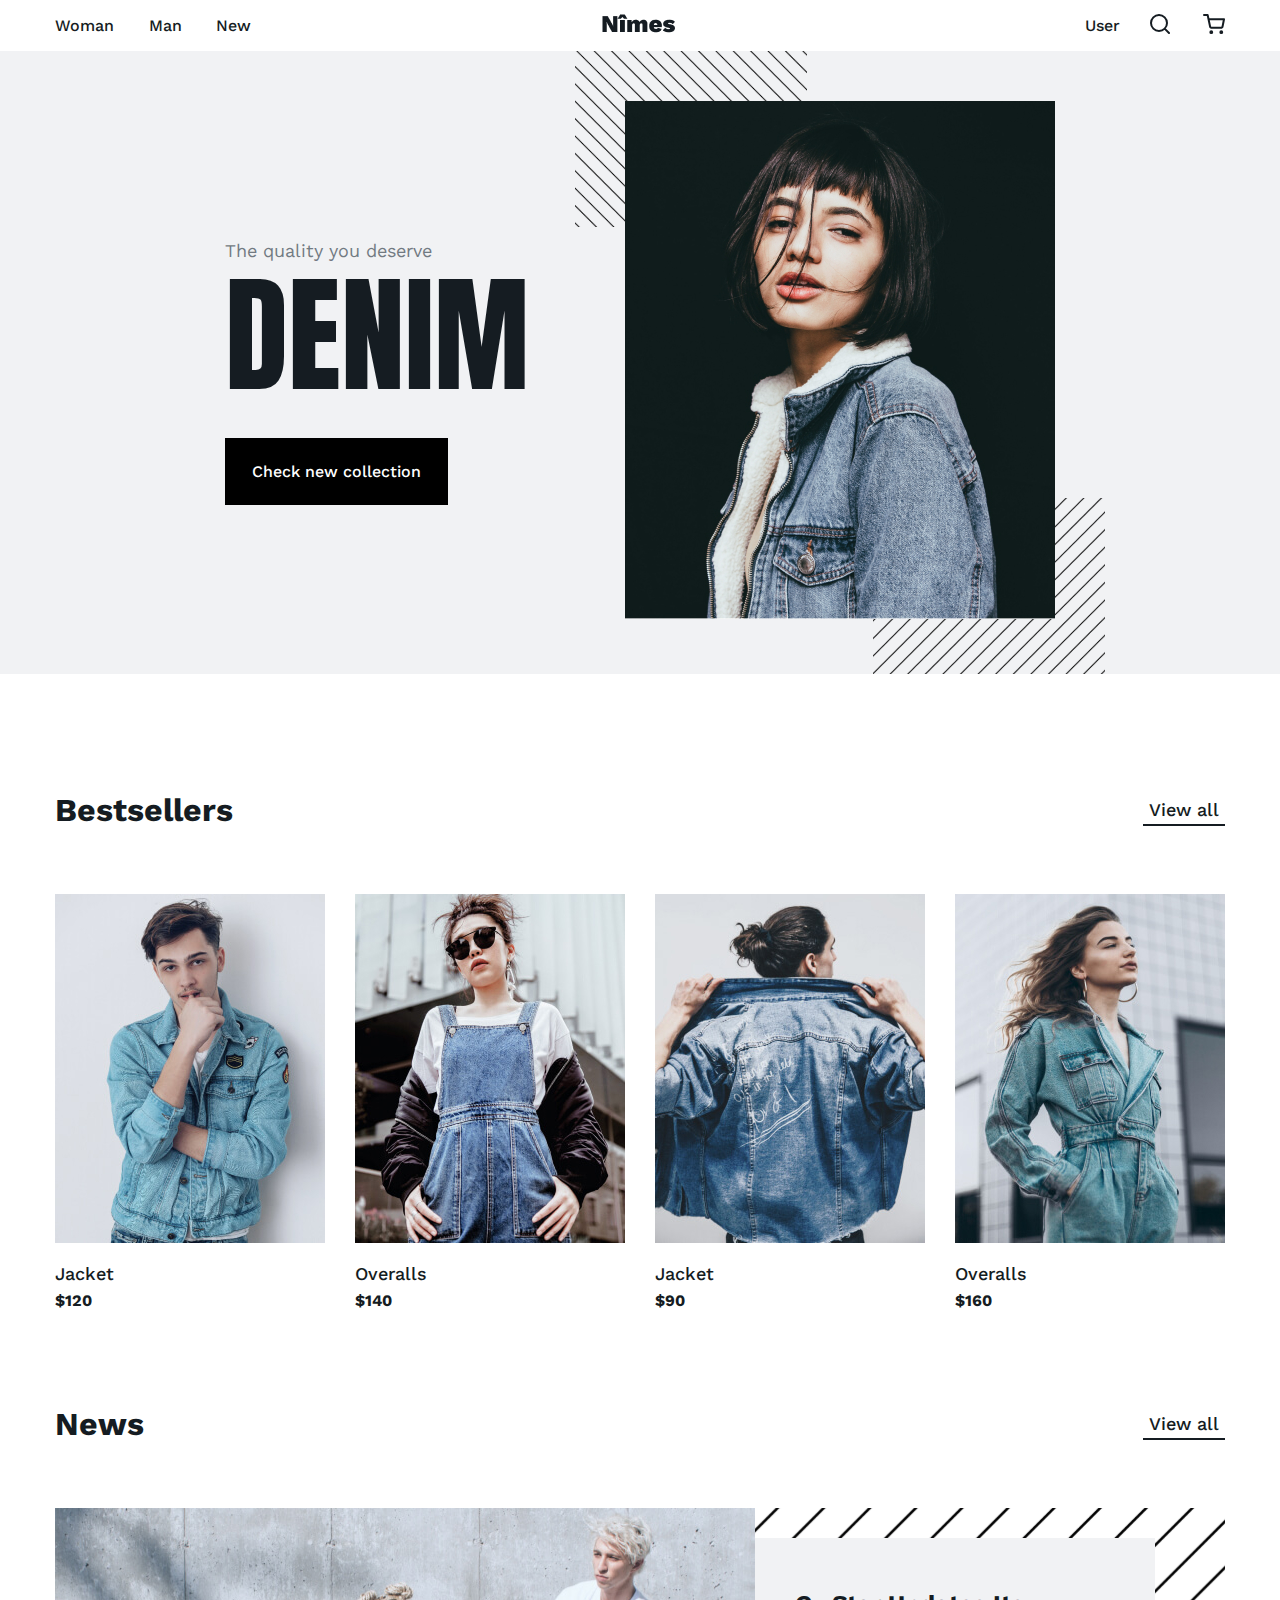
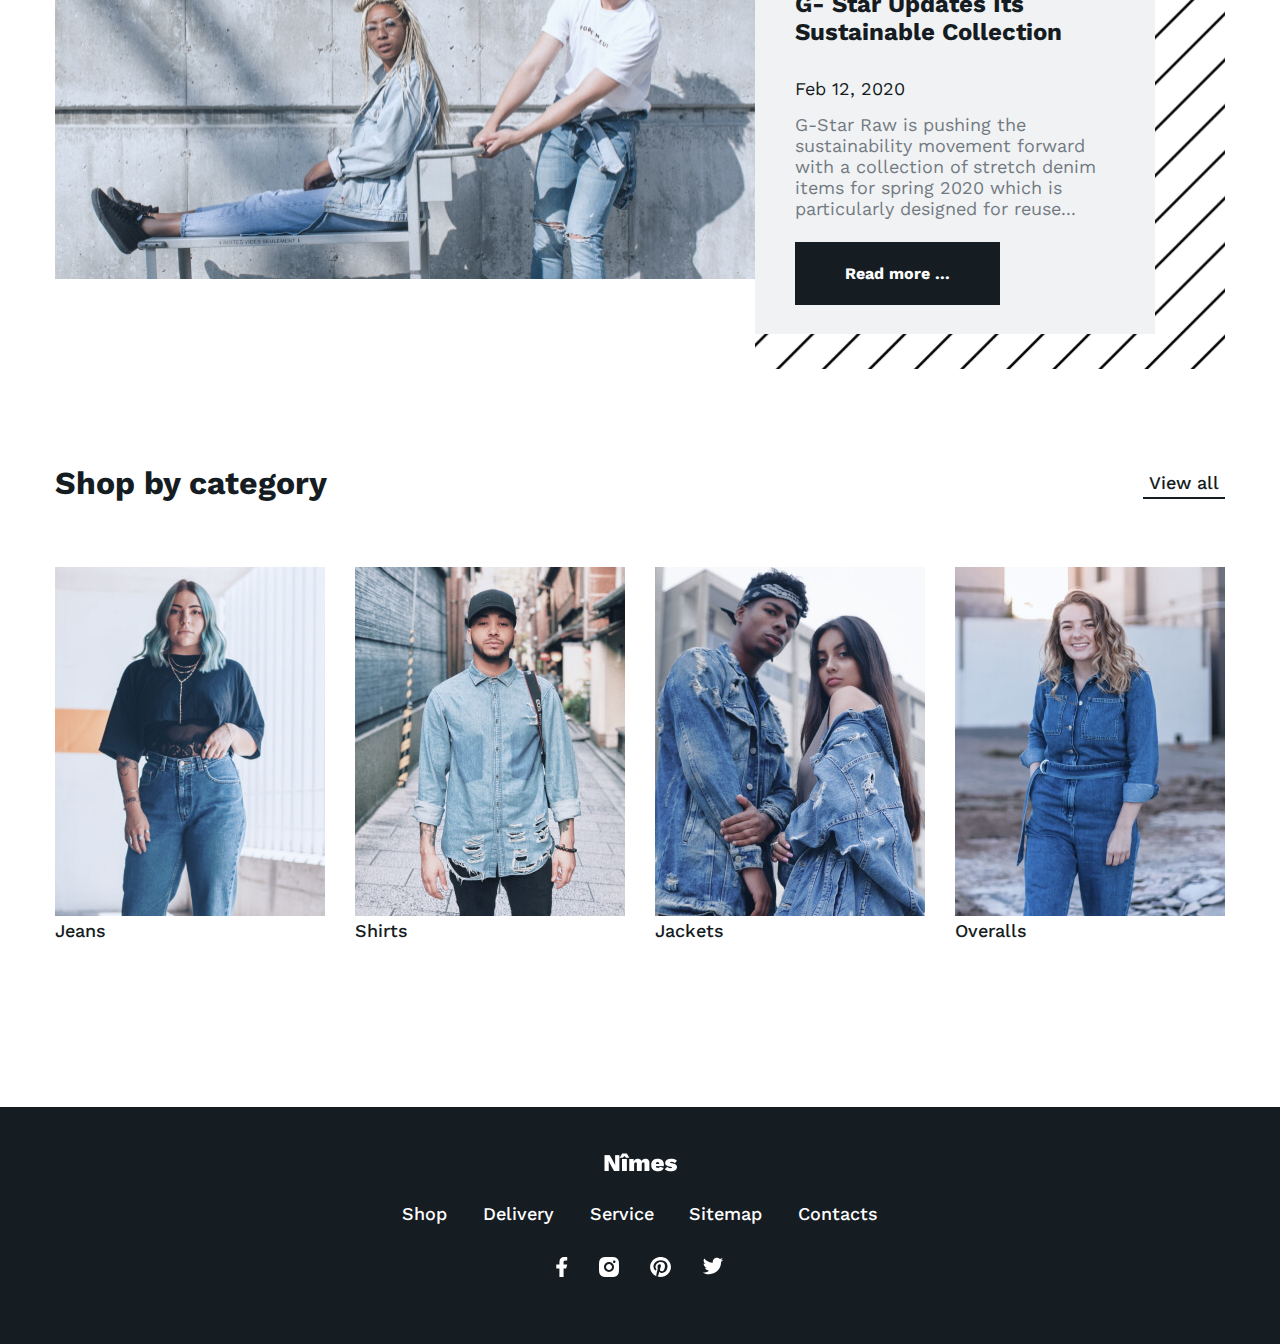
==== index.html @ 449df911 "Add files" ====
<!DOCTYPE html>
<html lang="en">
	<head>
		<meta charset="UTF-8" />
		<meta http-equiv="X-UA-Compatible" content="IE=edge" />
		<meta name="viewport" content="width=device-width, initial-scale=1.0" />
		<title>Интернет-магазин Nimes</title>
		<link rel="stylesheet" href="./css/style.css" />
		<link rel="stylesheet" href="./css/normalize.css" />
		<link rel="preconnect" href="https://fonts.gstatic.com" />
		<link
			href="https://fonts.googleapis.com/css2?family=Anton&family=Work+Sans:wght@100;200;300;400;500;600;700;800;900&display=swap"
			rel="stylesheet"
		/>
		<link rel="shortcut icon" href="./img/favicon.ico" type="image/x-icon" />
	</head>
	<body>
		<header class="header">
			<div class="container header__container">
				<div class="nav">
					<ul class="nav__list">
						<li class="nav__item">
							<a href="#" class="nav__link link">Woman</a>
						</li>
						<li class="nav__item">
							<a href="#" class="nav__link link">Man</a>
						</li>
						<li class="nav__item">
							<a href="#" class="nav__link link">New</a>
						</li>
					</ul>
				</div>
				<div class="logo">
					<a href="./index.html">
						<img src="./img/logo.png" alt="Logo Mines" class="logo__img" />
					</a>
				</div>
				<div class="user-features">
					<a href="./user.html" class="link" id="user">User</a>
					<a href="#"
						><img src="./img/search.svg" alt="Search" class="search"
					/></a>
					<a href="#"><img src="./img/cart.svg" alt="Cart" class="cart" /></a>
				</div>
			</div>
		</header>
		<div class="intro">
			<div class="intro-wrapper container">
				<div class="intro__description">
					<p class="intro__text">The quality you deserve</p>
					<span class="intro__span">Denim</span>
					<a href="#" class="intro__link link">Check new collection</a>
				</div>
				<div class="intro__image">
					<img src="./img/line_down.svg" alt="Lines" class="intro__image-1" />
					<img
						src="./img/intro_1.jpg"
						alt="New collection"
						class="intro__img"
					/>
					<img src="./img/line_up.svg" alt="Lines" class="intro__image-2" />
				</div>
			</div>
		</div>
		<section class="bestsellers">
			<div class="container">
				<div class="section-header bestsellers__header">
					<h2 class="section-title">Bestsellers</h2>
					<a href="#" class="section-link link">View all</a>
				</div>
				<div class="content-wrapper">
					<a href="#" class="link">
						<div class="bestsellers__card">
							<img
								src="./img/bestsellers_1.jpg"
								alt="Jacket"
								class="bestsellers__img"
							/><span class="bestsellers__title">Jacket</span
							><span class="bestsellers__price">$120</span>
						</div>
					</a>
					<a href="#" class="link">
						<div class="bestsellers__card">
							<img
								src="./img/bestsellers_2.jpg"
								alt="Overalls"
								class="bestsellers__img"
							/><span class="bestsellers__title">Overalls</span
							><span class="bestsellers__price">$140</span>
						</div>
					</a>
					<a href="#" class="link">
						<div class="bestsellers__card">
							<img
								src="./img/bestsellers_3.jpg"
								alt="Jacket"
								class="bestsellers__img"
							/><span class="bestsellers__title">Jacket</span
							><span class="bestsellers__price">$90</span>
						</div>
					</a>
					<a href="#" class="link">
						<div class="bestsellers__card">
							<img
								src="./img/bestsellers_4.jpg"
								alt="Overalls"
								class="bestsellers__img"
							/><span class="bestsellers__title">Overalls</span
							><span class="bestsellers__price">$160</span>
						</div>
					</a>
				</div>
			</div>
		</section>
		<section class="news">
			<div class="container">
				<div class="section-header">
					<h2 class="section-title">News</h2>
					<a href="#" class="section-link link">View all</a>
				</div>
				<div class="content-wrapper">
					<img src="./img/news.jpg" alt="News " class="news__bg" />
					<div class="news__content">
						<div class="news__card">
							<h3 class="news__title">
								G- Star Updates Its Sustainable Collection
							</h3>
							<span class="news__date">Feb 12, 2020</span>
							<p class="news__description">
								G-Star Raw is pushing the sustainability movement forward with a
								collection of stretch denim items for spring 2020 which is
								particularly designed for reuse...
							</p>
							<a href="#" class="news__link link">Read more ...</a>
						</div>
					</div>
				</div>
			</div>
		</section>
		<section class="shop">
			<div class="container">
				<div class="section-header">
					<h2 class="section-title">Shop by category</h2>
					<a href="#" class="section-link link">View all</a>
				</div>
				<div class="shop__wrapper">
					<div class="shop__wrapper-b">
						<img
							src="./img/category_jeans.jpg"
							alt="Jeans"
							class="shop__img jeans-bg"
						/>
						<a href="#" class="link">
							<span class="category-title jeans-title">Jeans</span>
						</a>
					</div>
					<div class="shop__wrapper-b">
						<img
							src="./img/category_shirts.jpg"
							alt="Shirts"
							class="shop__img shirts-bg"
						/>
						<a href="#" class="link">
							<span class="category-title shirts-title">Shirts</span>
						</a>
					</div>
					<div class="shop__wrapper-b">
						<img
							src="./img/category_jackets.jpg"
							alt="Jackets"
							class="shop__img jackets-bg"
						/>
						<a href="./catalog.html" class="link">
							<span class="category-title jackets-title">Jackets</span>
						</a>
					</div>
					<div class="shop__wrapper-b">
						<img
							src="./img/category_overalls.jpg"
							alt="Overalls"
							class="shop__img overalls-bg"
						/>
						<a href="#" class="link">
							<span class="category-title overalls-title">Overalls</span>
						</a>
					</div>
				</div>
			</div>
		</section>
		<footer class="footer">
			<div class="container footer__container">
				<a href="./index.html" class="logo-link link"
					><img src="./img/logo_white.png" alt="Start page Nimes"
				/></a>
				<ul class="nav footer__list">
					<li class="nav__item footer__item">
						<a href="#" class="footer__link link">Shop</a>
					</li>
					<li class="nav__item footer__item">
						<a href="#" class="footer__link link">Delivery</a>
					</li>
					<li class="nav__item footer__item">
						<a href="#" class="footer__link link">Service</a>
					</li>
					<li class="nav__item footer__item">
						<a href="#" class="footer__link link">Sitemap</a>
					</li>
					<li class="nav__item footer__item">
						<a href="./contacts.html" class="footer__link link" target="_blank"
							>Contacts</a
						>
					</li>
				</ul>
				<ul class="nav social">
					<li class="nav__item social__item">
						<a
							href="https://ru-ru.facebook.com"
							class="social__link"
							target="_blank"
							><img src="./img/fb.svg" alt="Facebook" class="social__logo"
						/></a>
					</li>
					<li class="nav__item social__item">
						<a
							href="https://www.instagram.com/"
							class="social__link"
							target="_blank"
							><img src="./img/inst.svg" alt="Instagram" class="social__logo"
						/></a>
					</li>
					<li class="nav__item social__item">
						<a
							href="https://www.pinterest.com/"
							class="social__link"
							target="_blank"
							><img src="./img/pint.svg" alt="Pinteres" class="social__logo"
						/></a>
					</li>
					<li class="nav__item social__item">
						<a
							href="https://twitter.com/?lang=en"
							class="social__link"
							target="_blank"
							><img src="./img/twitter.svg" alt="Twitter" class="social__logo"
						/></a>
					</li>
				</ul>
			</div>
		</footer>
	</body>
</html>
---- css/style.css ----
* {
  -webkit-box-sizing: border-box;
          box-sizing: border-box;
}

body {
  font-family: "Work Sans", sans-serif;
  color: #151c22;
}

.container {
  width: 1170px;
  margin: 0 auto;
}

.content-wrapper {
  display: -webkit-box;
  display: -ms-flexbox;
  display: flex;
  -webkit-box-pack: justify;
      -ms-flex-pack: justify;
          justify-content: space-between;
  padding-top: 65px;
}

.nav__item {
  list-style: none;
}

.link {
  font-weight: 500;
  font-size: 16px;
  line-height: 19px;
  color: inherit;
  text-decoration: none;
  font-weight: 500;
}

.link:hover {
  color: red;
  cursor: pointer;
}

.section-header {
  display: -webkit-box;
  display: -ms-flexbox;
  display: flex;
  -webkit-box-pack: justify;
      -ms-flex-pack: justify;
          justify-content: space-between;
  -webkit-box-align: center;
      -ms-flex-align: center;
          align-items: center;
  margin-top: 95px;
}

.section-title {
  font-weight: bold;
  font-size: 32px;
  line-height: 38px;
  margin: 0;
}

.section-link {
  font-weight: 500;
  font-size: 18px;
  line-height: 21px;
  border-bottom: 2px solid #151c22;
  padding: 6px 6px 4px;
}

section {
  margin: 0 auto;
}

h2 {
  margin: 0;
}

select,
#profile__name,
#profile__surname,
#profile__birthday,
#profile__gender,
#profile__city,
#profile__mail,
#profile__phone,
#contact__input-1,
#contact__input-2,
#contact__input-3 {
  height: 50px;
  min-width: 390px;
  border: 2px solid Black;
  padding-left: 20px;
  background-color: #f1f2f4;
}

option,
select {
  color: #727A82;
}

legend {
  font-size: 32px;
  font-weight: bold;
  margin: 0 0 -11px 20px;
}

label {
  font-size: 18px;
  font-weight: 500;
}

#send {
  margin-top: 53px;
  -ms-flex-item-align: center;
      -ms-grid-row-align: center;
      align-self: center;
}

.header__container {
  display: -webkit-box;
  display: -ms-flexbox;
  display: flex;
  -webkit-box-pack: justify;
      -ms-flex-pack: justify;
          justify-content: space-between;
  -webkit-box-align: center;
      -ms-flex-align: center;
          align-items: center;
}

.nav__list {
  display: -webkit-box;
  display: -ms-flexbox;
  display: flex;
  -webkit-box-pack: justify;
      -ms-flex-pack: justify;
          justify-content: space-between;
  padding: 0;
  width: 196px;
}

.user-features {
  display: -webkit-box;
  display: -ms-flexbox;
  display: flex;
  -webkit-box-pack: justify;
      -ms-flex-pack: justify;
          justify-content: space-between;
  -webkit-box-align: center;
      -ms-flex-align: center;
          align-items: center;
  margin-left: 125px;
}

#user {
  margin-right: 30px;
  font-weight: 500;
  font-size: 16px;
  line-height: 19px;
  color: inherit;
  text-decoration: none;
  font-weight: 500;
}

#user:hover {
  color: red;
}

.search {
  margin-right: 33px;
}

#header__contact {
  padding-bottom: 65px;
}

.logo {
  margin-left: 66px;
}

.intro {
  background-color: #f1f2f4;
  padding: 50px 0;
}

.intro-wrapper {
  padding: 0 170px;
  display: -webkit-box;
  display: -ms-flexbox;
  display: flex;
  -webkit-box-pack: justify;
      -ms-flex-pack: justify;
          justify-content: space-between;
  -webkit-box-align: center;
      -ms-flex-align: center;
          align-items: center;
}

.intro__description {
  display: -webkit-box;
  display: -ms-flexbox;
  display: flex;
  -webkit-box-orient: vertical;
  -webkit-box-direction: normal;
      -ms-flex-direction: column;
          flex-direction: column;
  -webkit-box-pack: center;
      -ms-flex-pack: center;
          justify-content: center;
  -webkit-box-align: start;
      -ms-flex-align: start;
          align-items: flex-start;
}

.intro__span {
  font-family: "Anton", sans-serif;
  text-transform: uppercase;
  font-weight: normal;
  font-size: 128px;
  margin-bottom: 30px;
  color: inherit;
}

.intro__text {
  margin: 0;
  margin-top: 20px;
  font-weight: normal;
  font-size: 18px;
  line-height: 21px;
  color: #727a82;
}

.intro__image {
  position: relative;
  z-index: 10;
}

.intro__image-1 {
  position: absolute;
  top: -50px;
  left: -50px;
  z-index: -1;
}

.intro__image-2 {
  position: absolute;
  bottom: -50px;
  right: -50px;
  z-index: -1;
}

.intro__link {
  padding: 24px 27px;
  background-color: black;
  color: white;
}

.intro__entry {
  width: 315px;
  margin-left: -50px;
  padding-left: 7px;
}

.intro__entry__part {
  margin-top: 28px;
}

.intro__entry__part-1, .intro__entry__part-2, .intro__entry__part-3 {
  text-decoration: none;
  color: #727981;
  font-size: 17.5px;
}

.intro__entry__catalog {
  display: -webkit-box;
  display: -ms-flexbox;
  display: flex;
  -webkit-box-orient: horizontal;
  -webkit-box-direction: normal;
      -ms-flex-direction: row;
          flex-direction: row;
  -webkit-box-pack: center;
      -ms-flex-pack: center;
          justify-content: center;
  -webkit-box-align: center;
      -ms-flex-align: center;
          align-items: center;
}

.intro__categories__logo {
  -webkit-box-sizing: border-box;
          box-sizing: border-box;
  display: -webkit-box;
  display: -ms-flexbox;
  display: flex;
  -webkit-box-orient: horizontal;
  -webkit-box-direction: normal;
      -ms-flex-direction: row;
          flex-direction: row;
  -webkit-box-align: center;
      -ms-flex-align: center;
          align-items: center;
  z-index: 10;
  margin-left: 55px;
}

.intro__categories__logo-1 {
  -ms-flex-item-align: end;
      align-self: flex-end;
  margin-right: -200px;
  z-index: -1;
}

.intro__categories__logo-3 {
  -ms-flex-item-align: start;
      align-self: flex-start;
  margin-left: -200px;
  z-index: -1;
}

.intro__catalog {
  background-color: #f1f2f4;
}

.intro__catalog-h3 {
  font-weight: bold;
  font-size: 30px;
}

#catalog {
  padding: 0;
}

.bestsellers {
  padding-top: 7px;
}

.bestsellers__header {
  margin-top: 110px;
}

.bestsellers__card {
  width: 270px;
  display: -webkit-box;
  display: -ms-flexbox;
  display: flex;
  -ms-flex-wrap: wrap;
      flex-wrap: wrap;
  -webkit-box-orient: vertical;
  -webkit-box-direction: normal;
      -ms-flex-direction: column;
          flex-direction: column;
}

.bestsellers__img {
  margin-bottom: 20px;
  width: 100%;
}

.bestsellers__title {
  font-weight: 500;
  font-size: 18px;
  line-height: 21px;
  margin-bottom: 7px;
}

.bestsellers__price {
  font-weight: bold;
  font-size: 16px;
  line-height: 19px;
}

.catalog {
  display: -webkit-box;
  display: -ms-flexbox;
  display: flex;
  -webkit-box-orient: vertical;
  -webkit-box-direction: normal;
      -ms-flex-direction: column;
          flex-direction: column;
  -webkit-box-pack: center;
      -ms-flex-pack: center;
          justify-content: center;
  -webkit-box-align: center;
      -ms-flex-align: center;
          align-items: center;
}

.catalog__filter {
  height: 130px;
  width: 1170px;
  display: -webkit-box;
  display: -ms-flexbox;
  display: flex;
  -webkit-box-orient: horizontal;
  -webkit-box-direction: normal;
      -ms-flex-direction: row;
          flex-direction: row;
  -webkit-box-pack: end;
      -ms-flex-pack: end;
          justify-content: flex-end;
  -webkit-box-align: center;
      -ms-flex-align: center;
          align-items: center;
}

.catalog__filter-by {
  height: 50px;
  width: 245px;
  border: 2px solid black;
  font-size: large;
  font-weight: 500;
  text-align: start;
  padding-top: 14px;
  padding-left: 16px;
}

.catalog__grid {
  max-width: 1400px;
  margin: auto;
  display: -ms-grid;
  display: grid;
  -ms-grid-columns: (1fr)[4];
      grid-template-columns: repeat(4, 1fr);
  grid-gap: 64px;
}

.catalog__grid__item {
  display: -webkit-box;
  display: -ms-flexbox;
  display: flex;
  -webkit-box-orient: vertical;
  -webkit-box-direction: normal;
      -ms-flex-direction: column;
          flex-direction: column;
  max-width: 245px;
}

.catalog__grid__item-name {
  font-size: 18px;
  margin-top: 22px;
}

.catalog__grid__item-price {
  margin-top: 10px;
  font-weight: bold;
}

.catalog__load {
  height: 330px;
  display: -webkit-box;
  display: -ms-flexbox;
  display: flex;
  -webkit-box-orient: vertical;
  -webkit-box-direction: normal;
      -ms-flex-direction: column;
          flex-direction: column;
  -webkit-box-pack: start;
      -ms-flex-pack: start;
          justify-content: flex-start;
  -webkit-box-align: center;
      -ms-flex-align: center;
          align-items: center;
}

.catalog__load-1 {
  margin-top: 70px;
}

.catalog__link {
  text-decoration: none;
  color: black;
}

#catalog {
  margin: 0 auto;
}

#header__catalog {
  padding-bottom: 5px;
}

.user {
  width: 1370px;
  margin: 0 auto;
  display: -ms-grid;
  display: grid;
  -ms-grid-columns: (1fr)[2];
      grid-template-columns: repeat(2, 1fr);
  grid-column-gap: 27px;
  grid-row-gap: 90px;
  padding-top: 62px;
  padding-bottom: 118px;
}

.user__grid-1 {
  -ms-grid-row: 1;
      grid-row-start: 1;
  grid-row-end: 2;
  -ms-grid-column: 1;
      grid-column-start: 1;
  grid-column-end: 2;
  display: -webkit-box;
  display: -ms-flexbox;
  display: flex;
  -webkit-box-pack: center;
      -ms-flex-pack: center;
          justify-content: center;
  padding-left: 61px;
}

.user__grid-2 {
  -ms-grid-row: 1;
      grid-row-start: 1;
  grid-row-end: 4;
  -ms-grid-column: 2;
      grid-column-start: 2;
  grid-column-end: 3;
  min-width: 670px;
}

.user__grid-2-profile {
  display: -webkit-box;
  display: -ms-flexbox;
  display: flex;
  -webkit-box-orient: vertical;
  -webkit-box-direction: normal;
      -ms-flex-direction: column;
          flex-direction: column;
  -webkit-box-align: start;
      -ms-flex-align: start;
          align-items: flex-start;
  width: 100%;
  height: 100%;
  background-color: #f1f2f4;
  font-size: 18px;
  font-weight: 500;
  -webkit-box-sizing: border-box;
          box-sizing: border-box;
  padding: 63px 100px 68px 69px;
}

.user__grid-3 {
  -ms-grid-row: 2;
      grid-row-start: 2;
  grid-row-end: 4;
  -ms-grid-column: 1;
      grid-column-start: 1;
  grid-column-end: 2;
  display: -webkit-box;
  display: -ms-flexbox;
  display: flex;
  -webkit-box-pack: start;
      -ms-flex-pack: start;
          justify-content: flex-start;
}

.user__page__history {
  background-color: #f1f2f4;
  width: 84%;
  min-height: 600px;
  padding-top: 28px;
  padding-left: 34px;
  margin-right: -35px;
}

.user__page__data {
  color: #737a82;
  font-weight: 400;
  font-size: 18px;
}

.user__page__name {
  font-weight: 600;
  font-size: 18px;
}

.user__page__count {
  padding-left: 23px;
  font-size: 18px;
}

.user__page__price {
  font-weight: bold;
  font-size: 16.5px;
  padding-left: 5px;
}

.user__p {
  font-size: 18px;
  font-weight: 500;
  margin-left: 36px;
}

.user__gender {
  display: -webkit-box;
  display: -ms-flexbox;
  display: flex;
  -webkit-box-orient: horizontal;
  -webkit-box-direction: normal;
      -ms-flex-direction: row;
          flex-direction: row;
  -webkit-box-align: center;
      -ms-flex-align: center;
          align-items: center;
  margin: 16px 0 37px 0;
}

#user__male, #user__female {
  margin: 0 10px 0 47px;
}

table {
  text-align: left;
  margin-top: -22px;
  border-spacing: 33px 31px;
}

.button {
  -ms-flex-item-align: end;
      align-self: flex-end;
  margin-top: 49px;
  height: 65px;
  width: 200px;
  -webkit-box-align: center;
      -ms-flex-align: center;
          align-items: center;
  background-color: black;
  text-align: center;
  font-weight: bold;
  color: white;
  padding-top: 6px;
  text-decoration: none;
}

.yourself {
  margin-top: 69px;
}

#your__profile {
  font-size: 33px;
  margin-bottom: 53px;
}

.form,
.user__city,
.user__country {
  margin-top: 19px;
  min-width: 500px;
  display: -webkit-box;
  display: -ms-flexbox;
  display: flex;
  -webkit-box-pack: justify;
      -ms-flex-pack: justify;
          justify-content: space-between;
  -webkit-box-align: center;
      -ms-flex-align: center;
          align-items: center;
}

.form:first-child {
  margin: 0;
}

#profile__self {
  min-width: 500px;
  min-height: 200px;
  margin-top: 11px;
  background-color: #f1f2f4;
}

.contact {
  padding-bottom: 120px;
}

.contact__block {
  background-color: #f1f2f4;
  padding-bottom: 85px;
}

.contact__section {
  display: -webkit-box;
  display: -ms-flexbox;
  display: flex;
  -webkit-box-pack: center;
      -ms-flex-pack: center;
          justify-content: center;
  -webkit-box-align: center;
      -ms-flex-align: center;
          align-items: center;
  min-width: 1140px;
  margin: 0 auto;
  padding: 57px 32px 0 0;
}

.contact__input {
  margin: 28px 22px 0 20px;
}

fieldset {
  display: -webkit-box;
  display: -ms-flexbox;
  display: flex;
  -webkit-box-orient: vertical;
  -webkit-box-direction: normal;
      -ms-flex-direction: column;
          flex-direction: column;
  -webkit-box-pack: center;
      -ms-flex-pack: center;
          justify-content: center;
  -webkit-box-align: center;
      -ms-flex-align: center;
          align-items: center;
  width: 568px;
  min-height: 776px;
  border: 2px solid black;
  padding-top: 30px;
}

#message {
  margin-left: 20px;
}

#send {
  -ms-grid-column-align: center;
      justify-self: center;
}

.news__content {
  background: url(../img/line_up.svg) no-repeat center;
  background-size: cover;
}

.news__card {
  margin: 30px 70px 35px 0;
  padding: 52px 47px 50px 40px;
  background-color: #f1f2f4;
}

.news__title {
  font-weight: bold;
  font-size: 24px;
  line-height: 28px;
  margin: 0;
  margin-bottom: 32px;
}

.news__date {
  font-weight: normal;
  font-size: 18px;
  line-height: 21px;
}

.news__description {
  font-weight: normal;
  font-size: 18px;
  line-height: 21px;
  color: #727a82;
  margin: 0;
  margin-top: 15px;
  margin-bottom: 45px;
}

.news__link {
  padding: 22px 50px;
  font-weight: bold;
  font-size: 16px;
  line-height: 19px;
  background-color: #151c22;
  color: #ffffff;
}

.news__bg {
  margin-bottom: 90px;
}

.shop__wrapper {
  width: 100%;
  display: -ms-grid;
  display: grid;
  -ms-grid-columns: (1fr)[4];
      grid-template-columns: repeat(4, 1fr);
  -ms-grid-rows: min-content 50px;
      grid-template-rows: -webkit-min-content 50px;
      grid-template-rows: min-content 50px;
  -webkit-column-gap: 30px;
          column-gap: 30px;
  row-gap: 20px;
  padding-top: 65px;
  margin-bottom: 96px;
}

.category-title {
  font-weight: 500;
  font-size: 18px;
  line-height: 21px;
}

.footer {
  background-color: #151c22;
}

.footer__container {
  width: 476px;
  display: -webkit-box;
  display: -ms-flexbox;
  display: flex;
  -webkit-box-align: center;
      -ms-flex-align: center;
          align-items: center;
  -webkit-box-orient: vertical;
  -webkit-box-direction: normal;
      -ms-flex-direction: column;
          flex-direction: column;
  color: #ffffff;
  padding: 46px 0;
}

.footer__list {
  width: 100%;
  display: -webkit-box;
  display: -ms-flexbox;
  display: flex;
  -webkit-box-pack: justify;
      -ms-flex-pack: justify;
          justify-content: space-between;
  padding: 0;
  margin: 27px 0;
}

.footer__link {
  font-weight: 500;
  font-size: 18px;
  line-height: 21px;
}

.social {
  width: 168px;
  display: -webkit-box;
  display: -ms-flexbox;
  display: flex;
  -webkit-box-pack: justify;
      -ms-flex-pack: justify;
          justify-content: space-between;
  padding: 0;
  margin-top: 5px;
}

@media (max-width: 1200px) and (min-width: 992px) {
  .container {
    max-width: 900px;
  }
  .intro-wrapper {
    padding: 0 80px;
  }
  .bestsellers__card {
    max-width: 210px;
  }
  .news__bg {
    width: 60%;
    height: -webkit-fit-content;
    height: -moz-fit-content;
    height: fit-content;
  }
  .news__content {
    width: 50%;
  }
  .news__card {
    margin: 0;
    padding: 30px 47px 50px 40px;
  }
  .shop__img {
    width: 100%;
  }
  .intro {
    width: 100%;
  }
  .catalog__grid {
    -ms-grid-columns: (1fr)[3];
        grid-template-columns: repeat(3, 1fr);
  }
  .catalog__filter {
    width: 100%;
  }
  .catalog__filter-by {
    margin-right: 120px;
  }
  #catalog {
    width: 100%;
  }
  section {
    margin: 0 auto;
    min-width: 900px;
  }
  .user {
    width: 100%;
    padding: 20px;
    grid-column-gap: 0;
    grid-row-gap: 0;
  }
  .user__grid-1, .user__grid-2, .user__grid-3 {
    min-width: 50%;
    padding: 0;
  }
  .user__grid-1 {
    -webkit-box-pack: start;
        -ms-flex-pack: start;
            justify-content: flex-start;
  }
  .user__grid-2-profile {
    padding: 15px;
  }
  .user__page__history {
    padding: 0;
  }
  #your__profile {
    margin: 0 auto;
  }
  select,
  #country,
  #profile__name,
  #profile__surname,
  #profile__birthday,
  #profile__gender,
  #profile__city,
  #profile__mail,
  #profile__phone,
  #contact__input-1,
  #contact__input-2,
  #contact__input-3 {
    min-width: 300px;
  }
  #profile__self {
    min-width: 440px;
  }
  .yourself {
    display: -webkit-box;
    display: -ms-flexbox;
    display: flex;
    -webkit-box-orient: vertical;
    -webkit-box-direction: normal;
        -ms-flex-direction: column;
            flex-direction: column;
    -webkit-box-pack: center;
        -ms-flex-pack: center;
            justify-content: center;
    margin: 0 auto;
    padding-top: 30px;
  }
  .profile,
  .form,
  .user__city,
  .user__country,
  .user__gender {
    min-width: 420px;
    margin: 0 auto;
    padding-top: 20px;
  }
  .contact__section, .contact__block {
    min-width: 900px;
    margin: 0 auto;
    padding-right: 0;
  }
}

@media (max-width: 992px) and (min-width: 768px) {
  .container {
    width: 100%;
  }
  .intro__catalog {
    width: 100%;
  }
  .catalog__grid {
    -ms-grid-columns: (1fr)[2];
        grid-template-columns: repeat(2, 1fr);
  }
  .catalog__filter {
    width: 100%;
  }
  .catalog__filter-by {
    margin-right: 120px;
  }
  .user {
    width: 100%;
    padding: 20px;
    grid-column-gap: 0;
    grid-row-gap: 0;
  }
  .user__grid-1, .user__grid-2, .user__grid-3 {
    min-width: 50%;
    padding: 0;
  }
  .user__grid-2-profile {
    padding: 20px;
  }
  .user__gender {
    margin: 0 auto;
  }
  .user__page__photo-1 {
    width: 85%;
  }
  .user__page__history {
    padding: 0;
  }
  table {
    border-spacing: 13px 31px;
  }
  select,
  #country,
  #profile__name,
  #profile__surname,
  #profile__birthday,
  #profile__gender,
  #profile__city,
  #profile__mail,
  #profile__phone,
  #contact__input-1,
  #contact__input-2,
  #contact__input-3 {
    min-width: 320px;
    margin-bottom: 25px;
  }
  #your__profile,
  #profile__self {
    min-width: 50%;
  }
  h2,
  .profile,
  .form,
  .user__city,
  .user__country {
    display: -webkit-box;
    display: -ms-flexbox;
    display: flex;
    -webkit-box-orient: vertical;
    -webkit-box-direction: normal;
        -ms-flex-direction: column;
            flex-direction: column;
    min-width: 50%;
    margin: 0 auto;
  }
  .yourself {
    display: -webkit-box;
    display: -ms-flexbox;
    display: flex;
    -webkit-box-orient: vertical;
    -webkit-box-direction: normal;
        -ms-flex-direction: column;
            flex-direction: column;
    -webkit-box-pack: center;
        -ms-flex-pack: center;
            justify-content: center;
    margin: 0 auto;
  }
  .contact__section, .contact__block {
    min-width: 750px;
    margin: 0 auto;
    padding-right: 0;
  }
}

@media (max-width: 768px) and (min-width: 480px) {
  .header {
    padding-left: 10px;
  }
  .user {
    display: -webkit-box;
    display: -ms-flexbox;
    display: flex;
    -webkit-box-orient: vertical;
    -webkit-box-direction: normal;
        -ms-flex-direction: column;
            flex-direction: column;
    width: 100%;
  }
  .user__gender {
    margin: 0 auto;
  }
  .user__page__history {
    width: 100%;
  }
  .user__grid-1 {
    padding: 20px;
  }
  .user__grid-2 {
    min-width: 400px;
  }
  .user__grid-2-profile {
    padding: 63px 20px 68px 20px;
  }
  .user-features {
    margin: 0 15px 0 0;
  }
  .nav__list {
    width: 150px;
  }
  .logo {
    margin-left: 50px;
  }
  .container {
    width: 100%;
  }
  .intro {
    width: 100%;
  }
  .intro-wrapper {
    padding: 25px;
    display: -webkit-box;
    display: -ms-flexbox;
    display: flex;
    -webkit-box-orient: vertical;
    -webkit-box-direction: reverse;
        -ms-flex-direction: column-reverse;
            flex-direction: column-reverse;
    -webkit-box-pack: center;
        -ms-flex-pack: center;
            justify-content: center;
  }
  .intro__description {
    margin-top: 50px;
  }
  .intro__img {
    width: 70%;
  }
  .intro__image {
    display: -webkit-box;
    display: -ms-flexbox;
    display: flex;
    -webkit-box-pack: center;
        -ms-flex-pack: center;
            justify-content: center;
  }
  .intro__image-1, .intro__image-2 {
    width: 40%;
    margin: 25px;
  }
  .intro__entry {
    margin: 0;
  }
  .intro__entry__catalog {
    -ms-flex-wrap: wrap;
        flex-wrap: wrap;
  }
  .intro__categories__logo {
    margin: 0 150px 0 0;
    width: 50%;
  }
  .intro__catalog {
    width: 100%;
  }
  .shop__wrapper {
    display: -webkit-box;
    display: -ms-flexbox;
    display: flex;
    -webkit-box-orient: vertical;
    -webkit-box-direction: normal;
        -ms-flex-direction: column;
            flex-direction: column;
    -webkit-box-pack: center;
        -ms-flex-pack: center;
            justify-content: center;
    padding: 30px 30px 40px 30px;
  }
  .shop__wrapper-b {
    display: -webkit-box;
    display: -ms-flexbox;
    display: flex;
    -webkit-box-orient: vertical;
    -webkit-box-direction: normal;
        -ms-flex-direction: column;
            flex-direction: column;
    margin: 0 auto;
    width: 65%;
  }
  .content-wrapper {
    -ms-flex-wrap: wrap;
        flex-wrap: wrap;
    -webkit-box-pack: center;
        -ms-flex-pack: center;
            justify-content: center;
    padding: 15px 15px 0 15px;
  }
  .section-header {
    width: 100%;
    padding: 0 25px 0 25px;
  }
  .news__bg {
    width: 95%;
  }
  .catalog {
    width: 100%;
    padding-left: 10px;
  }
  .catalog__grid {
    -ms-grid-columns: (1fr)[2];
        grid-template-columns: repeat(2, 1fr);
    grid-gap: 0px;
    width: 100%;
  }
  .catalog__grid__item {
    width: 80%;
  }
  .catalog__filter {
    width: 100%;
  }
  .catalog__filter-by {
    margin-right: 120px;
  }
  .yourself,
  .profile,
  .form,
  .user__city,
  .user__country {
    display: -webkit-box;
    display: -ms-flexbox;
    display: flex;
    -webkit-box-orient: vertical;
    -webkit-box-direction: normal;
        -ms-flex-direction: column;
            flex-direction: column;
    -webkit-box-pack: center;
        -ms-flex-pack: center;
            justify-content: center;
    min-width: 400px;
    margin: 0 auto;
  }
  h2 {
    margin: 0 auto;
  }
  .footer__container {
    padding: 40px 20px 0px 20px;
  }
  .contact__section, .contact__block {
    min-width: 480px;
    margin: 0 auto;
    padding-right: 0;
  }
  .contact__form {
    width: 450px;
  }
  .contact__input {
    display: -webkit-box;
    display: -ms-flexbox;
    display: flex;
    -webkit-box-orient: vertical;
    -webkit-box-direction: normal;
        -ms-flex-direction: column;
            flex-direction: column;
    min-width: 430px;
    margin: 28px 0 0 0;
  }
  #profile__self {
    min-width: 400px;
  }
  fieldset {
    width: 100%;
    padding: 0;
    margin: 0 auto;
  }
  label {
    margin-top: 25px;
  }
}
/*# sourceMappingURL=style.css.map */
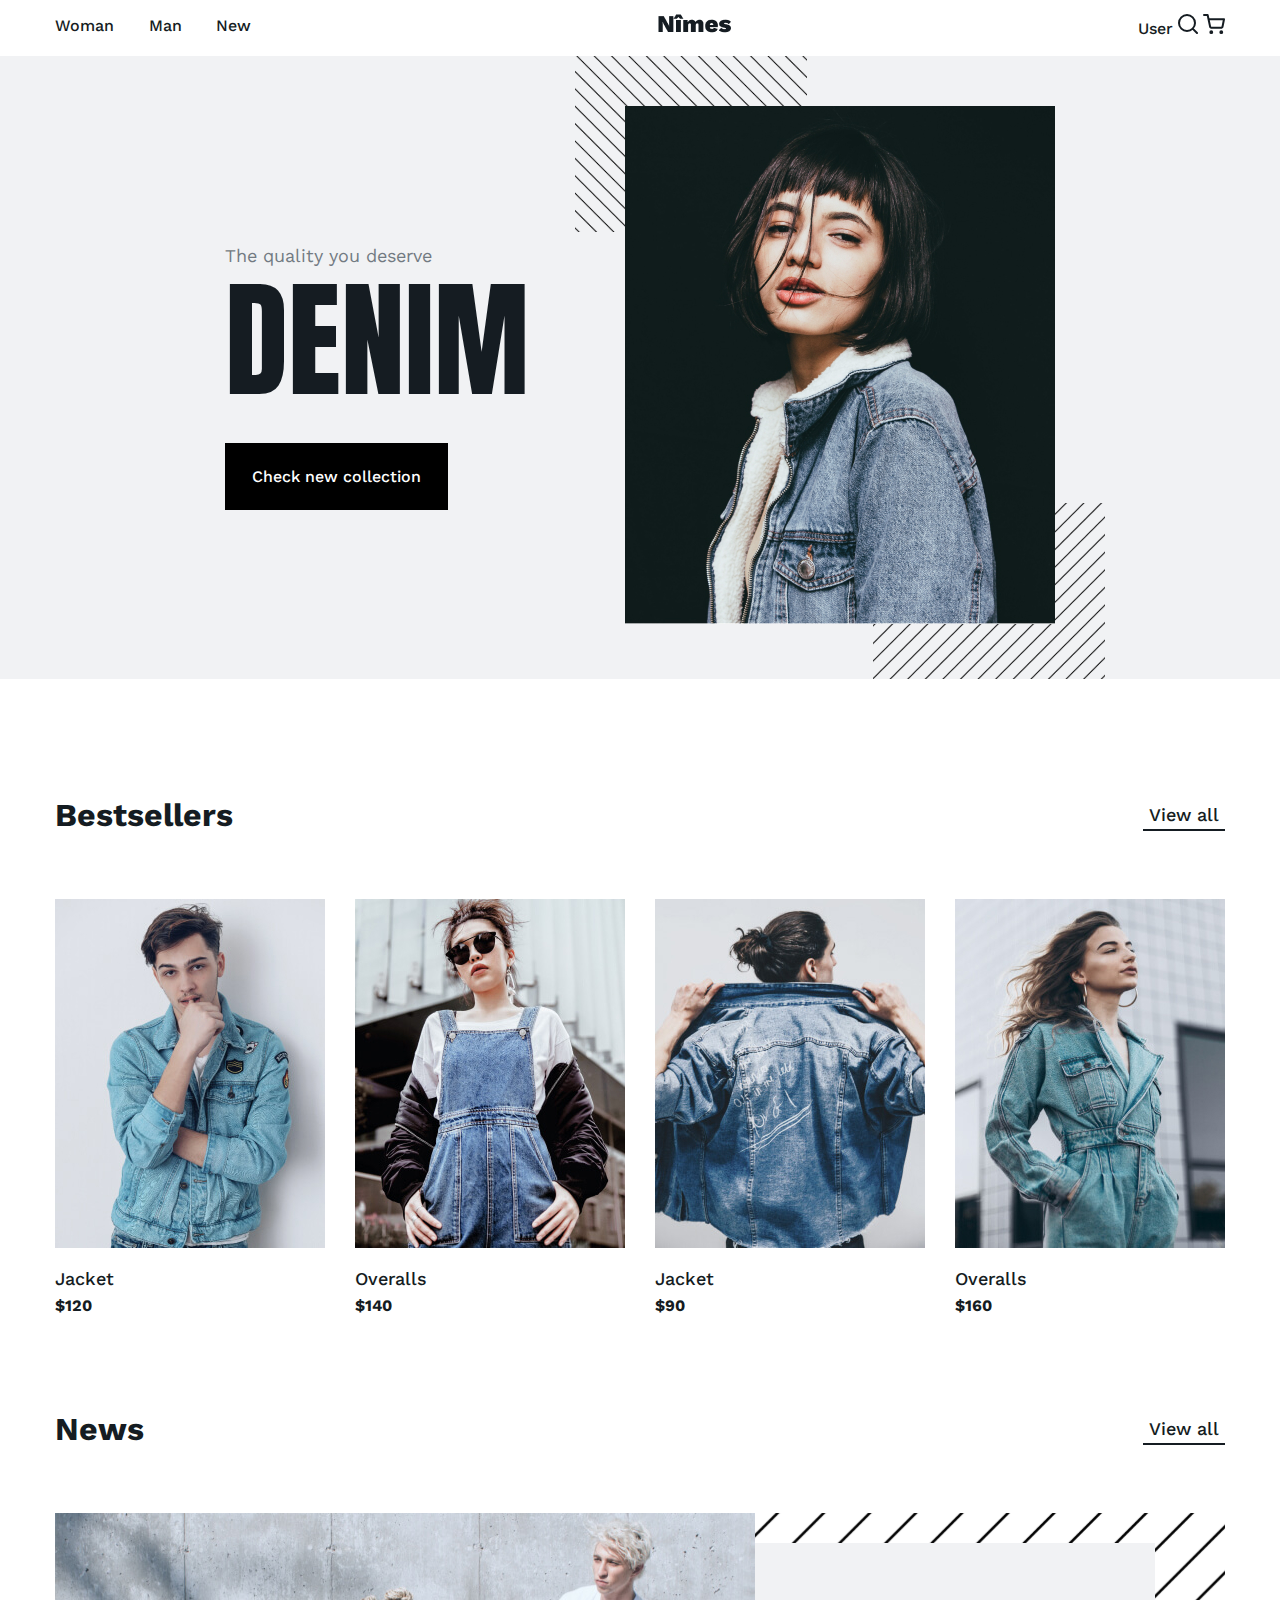
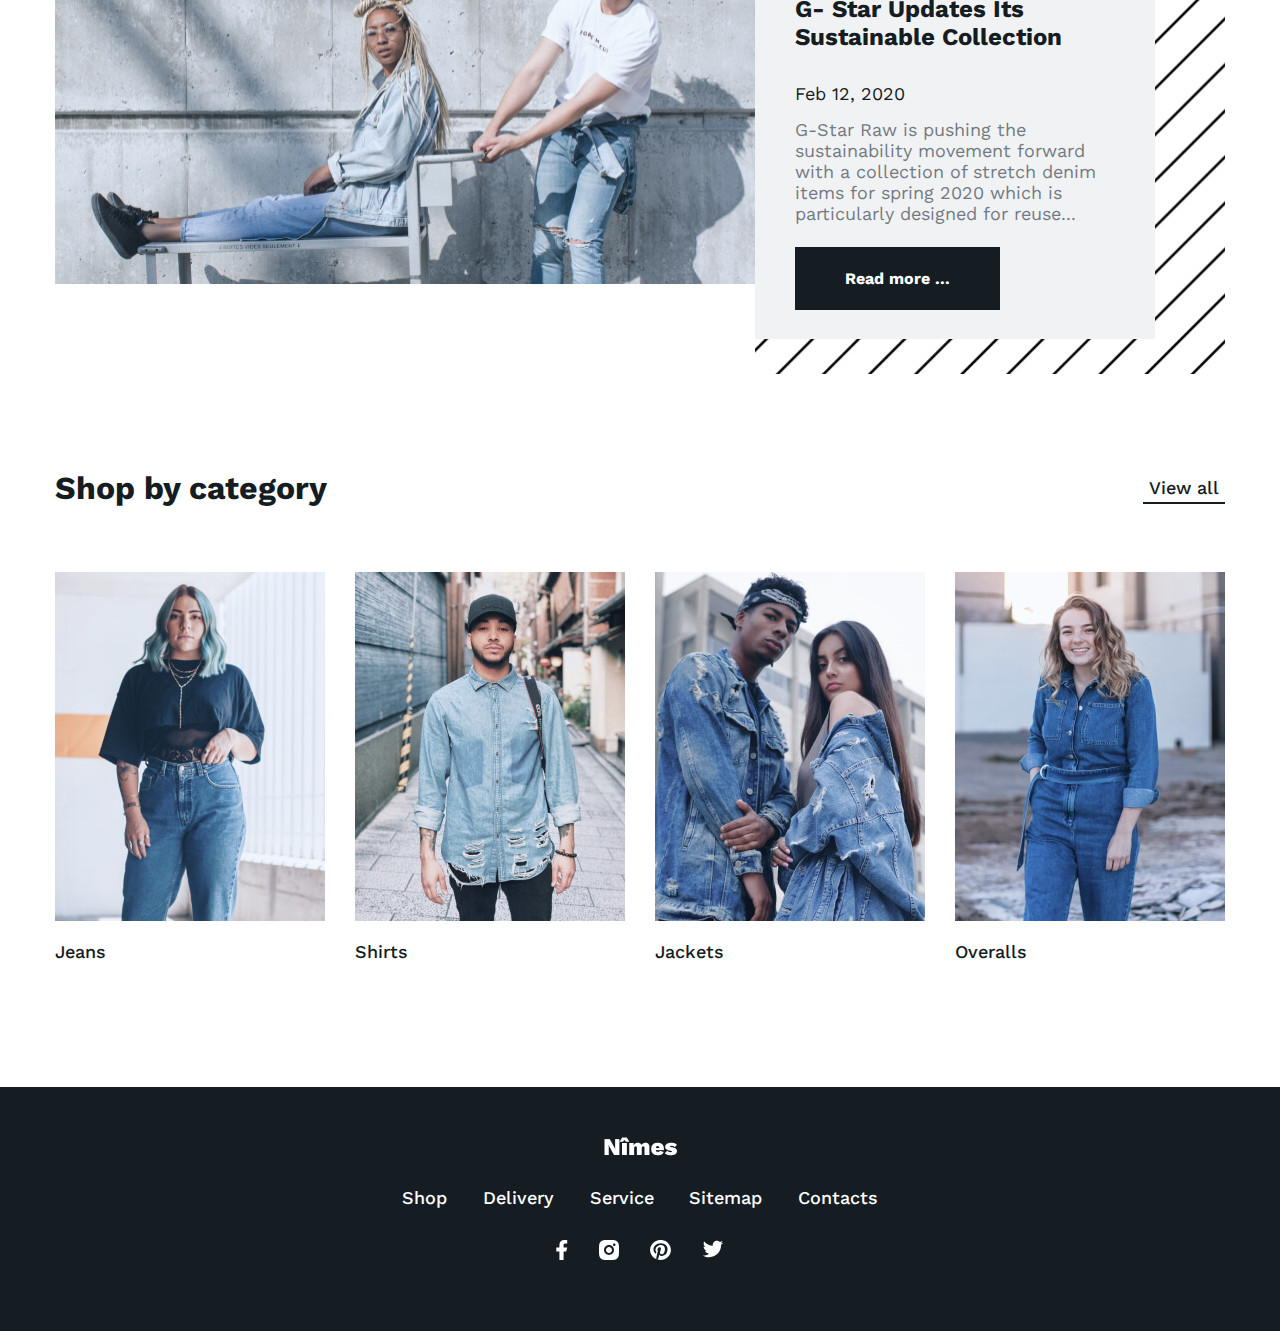
==== commit e318a4d9: "Add modal window" ====
--- a/index.html
+++ b/index.html
@@ -12,7 +12,7 @@
 			href="https://fonts.googleapis.com/css2?family=Anton&family=Work+Sans:wght@100;200;300;400;500;600;700;800;900&display=swap"
 			rel="stylesheet"
 		/>
-		<link rel="shortcut icon" href="./img/favicon.ico" type="image/x-icon" />
+		<script src="./main.js" defer></script>
 	</head>
 	<body>
 		<header class="header">
@@ -31,12 +31,10 @@
 					</ul>
 				</div>
 				<div class="logo">
-					<a href="./index.html">
-						<img src="./img/logo.png" alt="Logo Mines" class="logo__img" />
-					</a>
+					<img src="./img/logo.png" alt="Logo Mines" class="logo__img" />
 				</div>
 				<div class="user-features">
-					<a href="./user.html" class="link" id="user">User</a>
+					<a href="#" class="link user_login">User</a>
 					<a href="#"
 						><img src="./img/search.svg" alt="Search" class="search"
 					/></a>
@@ -144,52 +142,44 @@
 					<a href="#" class="section-link link">View all</a>
 				</div>
 				<div class="shop__wrapper">
-					<div class="shop__wrapper-b">
-						<img
-							src="./img/category_jeans.jpg"
-							alt="Jeans"
-							class="shop__img jeans-bg"
-						/>
-						<a href="#" class="link">
-							<span class="category-title jeans-title">Jeans</span>
-						</a>
-					</div>
-					<div class="shop__wrapper-b">
-						<img
-							src="./img/category_shirts.jpg"
-							alt="Shirts"
-							class="shop__img shirts-bg"
-						/>
-						<a href="#" class="link">
-							<span class="category-title shirts-title">Shirts</span>
-						</a>
-					</div>
-					<div class="shop__wrapper-b">
-						<img
-							src="./img/category_jackets.jpg"
-							alt="Jackets"
-							class="shop__img jackets-bg"
-						/>
-						<a href="./catalog.html" class="link">
-							<span class="category-title jackets-title">Jackets</span>
-						</a>
-					</div>
-					<div class="shop__wrapper-b">
-						<img
-							src="./img/category_overalls.jpg"
-							alt="Overalls"
-							class="shop__img overalls-bg"
-						/>
-						<a href="#" class="link">
-							<span class="category-title overalls-title">Overalls</span>
-						</a>
-					</div>
+					<img
+						src="./img/category_jeans.jpg"
+						alt="Jeans"
+						class="shop__img jeans-bg"
+					/>
+					<img
+						src="./img/category_shirts.jpg"
+						alt="Shirts"
+						class="shop__img shirts-bg"
+					/>
+					<img
+						src="./img/category_jackets.jpg"
+						alt="Jackets"
+						class="shop__img jackets-bg"
+					/>
+					<img
+						src="./img/category_overalls.jpg"
+						alt="Overalls"
+						class="shop__img overalls-bg"
+					/>
+					<a href="#" class="link">
+						<span class="category-title jeans-title">Jeans</span>
+					</a>
+					<a href="#" class="link">
+						<span class="category-title shirts-title">Shirts</span>
+					</a>
+					<a href="#" class="link">
+						<span class="category-title jackets-title">Jackets</span>
+					</a>
+					<a href="#" class="link">
+						<span class="category-title overalls-title">Overalls</span>
+					</a>
 				</div>
 			</div>
 		</section>
 		<footer class="footer">
 			<div class="container footer__container">
-				<a href="./index.html" class="logo-link link"
+				<a href="index.html" class="logo-link link"
 					><img src="./img/logo_white.png" alt="Start page Nimes"
 				/></a>
 				<ul class="nav footer__list">
@@ -206,46 +196,57 @@
 						<a href="#" class="footer__link link">Sitemap</a>
 					</li>
 					<li class="nav__item footer__item">
-						<a href="./contacts.html" class="footer__link link" target="_blank"
-							>Contacts</a
-						>
+						<a href="#" class="footer__link link">Contacts</a>
 					</li>
 				</ul>
 				<ul class="nav social">
 					<li class="nav__item social__item">
-						<a
-							href="https://ru-ru.facebook.com"
-							class="social__link"
-							target="_blank"
+						<a href="https://ru-ru.facebook.com" class="social__link"
 							><img src="./img/fb.svg" alt="Facebook" class="social__logo"
 						/></a>
 					</li>
 					<li class="nav__item social__item">
-						<a
-							href="https://www.instagram.com/"
-							class="social__link"
-							target="_blank"
+						<a href="#" class="social__link"
 							><img src="./img/inst.svg" alt="Instagram" class="social__logo"
 						/></a>
 					</li>
 					<li class="nav__item social__item">
-						<a
-							href="https://www.pinterest.com/"
-							class="social__link"
-							target="_blank"
+						<a href="#" class="social__link"
 							><img src="./img/pint.svg" alt="Pinteres" class="social__logo"
 						/></a>
 					</li>
 					<li class="nav__item social__item">
-						<a
-							href="https://twitter.com/?lang=en"
-							class="social__link"
-							target="_blank"
+						<a href="#" class="social__link"
 							><img src="./img/twitter.svg" alt="Twitter" class="social__logo"
 						/></a>
 					</li>
 				</ul>
 			</div>
 		</footer>
+		<div class="modal_fon hidden"></div>
+		<form action="form.html" class="modal hidden">
+			<button type="button" class="modal_ecs" id="ecs">X</button>
+			<input
+				type="text"
+				class="modal_login"
+				id="modal_text"
+				placeholder="Enter your login"
+			/>
+			<div class="error_log hidden">
+				<p style="margin: 0">More than 6 characters</p>
+			</div>
+			<input
+				type="text"
+				class="modal_password"
+				id="modal_text"
+				placeholder="Enter your password"
+			/>
+			<div class="error_pas hidden">
+				<p style="margin: 0">
+					Use numbers, letters and punctuations, more 6 characters
+				</p>
+			</div>
+			<button type="submit" class="modal_auth">Authorisation</button>
+		</form>
 	</body>
 </html>
--- a/css/style.css
+++ b/css/style.css
@@ -38,7 +38,6 @@
 
 .link:hover {
   color: red;
-  cursor: pointer;
 }
 
 .section-header {
@@ -69,55 +68,6 @@
   padding: 6px 6px 4px;
 }
 
-section {
-  margin: 0 auto;
-}
-
-h2 {
-  margin: 0;
-}
-
-select,
-#profile__name,
-#profile__surname,
-#profile__birthday,
-#profile__gender,
-#profile__city,
-#profile__mail,
-#profile__phone,
-#contact__input-1,
-#contact__input-2,
-#contact__input-3 {
-  height: 50px;
-  min-width: 390px;
-  border: 2px solid Black;
-  padding-left: 20px;
-  background-color: #f1f2f4;
-}
-
-option,
-select {
-  color: #727A82;
-}
-
-legend {
-  font-size: 32px;
-  font-weight: bold;
-  margin: 0 0 -11px 20px;
-}
-
-label {
-  font-size: 18px;
-  font-weight: 500;
-}
-
-#send {
-  margin-top: 53px;
-  -ms-flex-item-align: center;
-      -ms-grid-row-align: center;
-      align-self: center;
-}
-
 .header__container {
   display: -webkit-box;
   display: -ms-flexbox;
@@ -128,6 +78,7 @@
   -webkit-box-align: center;
       -ms-flex-align: center;
           align-items: center;
+  margin-bottom: 5px;
 }
 
 .nav__list {
@@ -141,43 +92,15 @@
   width: 196px;
 }
 
-.user-features {
-  display: -webkit-box;
-  display: -ms-flexbox;
-  display: flex;
-  -webkit-box-pack: justify;
-      -ms-flex-pack: justify;
-          justify-content: space-between;
-  -webkit-box-align: center;
-      -ms-flex-align: center;
-          align-items: center;
+.user__features {
+  width: 73px;
+  display: -webkit-box;
+  display: -ms-flexbox;
+  display: flex;
+  -webkit-box-pack: justify;
+      -ms-flex-pack: justify;
+          justify-content: space-between;
   margin-left: 125px;
-}
-
-#user {
-  margin-right: 30px;
-  font-weight: 500;
-  font-size: 16px;
-  line-height: 19px;
-  color: inherit;
-  text-decoration: none;
-  font-weight: 500;
-}
-
-#user:hover {
-  color: red;
-}
-
-.search {
-  margin-right: 33px;
-}
-
-#header__contact {
-  padding-bottom: 65px;
-}
-
-.logo {
-  margin-left: 66px;
 }
 
 .intro {
@@ -257,82 +180,6 @@
   color: white;
 }
 
-.intro__entry {
-  width: 315px;
-  margin-left: -50px;
-  padding-left: 7px;
-}
-
-.intro__entry__part {
-  margin-top: 28px;
-}
-
-.intro__entry__part-1, .intro__entry__part-2, .intro__entry__part-3 {
-  text-decoration: none;
-  color: #727981;
-  font-size: 17.5px;
-}
-
-.intro__entry__catalog {
-  display: -webkit-box;
-  display: -ms-flexbox;
-  display: flex;
-  -webkit-box-orient: horizontal;
-  -webkit-box-direction: normal;
-      -ms-flex-direction: row;
-          flex-direction: row;
-  -webkit-box-pack: center;
-      -ms-flex-pack: center;
-          justify-content: center;
-  -webkit-box-align: center;
-      -ms-flex-align: center;
-          align-items: center;
-}
-
-.intro__categories__logo {
-  -webkit-box-sizing: border-box;
-          box-sizing: border-box;
-  display: -webkit-box;
-  display: -ms-flexbox;
-  display: flex;
-  -webkit-box-orient: horizontal;
-  -webkit-box-direction: normal;
-      -ms-flex-direction: row;
-          flex-direction: row;
-  -webkit-box-align: center;
-      -ms-flex-align: center;
-          align-items: center;
-  z-index: 10;
-  margin-left: 55px;
-}
-
-.intro__categories__logo-1 {
-  -ms-flex-item-align: end;
-      align-self: flex-end;
-  margin-right: -200px;
-  z-index: -1;
-}
-
-.intro__categories__logo-3 {
-  -ms-flex-item-align: start;
-      align-self: flex-start;
-  margin-left: -200px;
-  z-index: -1;
-}
-
-.intro__catalog {
-  background-color: #f1f2f4;
-}
-
-.intro__catalog-h3 {
-  font-weight: bold;
-  font-size: 30px;
-}
-
-#catalog {
-  padding: 0;
-}
-
 .bestsellers {
   padding-top: 7px;
 }
@@ -370,362 +217,6 @@
   font-weight: bold;
   font-size: 16px;
   line-height: 19px;
-}
-
-.catalog {
-  display: -webkit-box;
-  display: -ms-flexbox;
-  display: flex;
-  -webkit-box-orient: vertical;
-  -webkit-box-direction: normal;
-      -ms-flex-direction: column;
-          flex-direction: column;
-  -webkit-box-pack: center;
-      -ms-flex-pack: center;
-          justify-content: center;
-  -webkit-box-align: center;
-      -ms-flex-align: center;
-          align-items: center;
-}
-
-.catalog__filter {
-  height: 130px;
-  width: 1170px;
-  display: -webkit-box;
-  display: -ms-flexbox;
-  display: flex;
-  -webkit-box-orient: horizontal;
-  -webkit-box-direction: normal;
-      -ms-flex-direction: row;
-          flex-direction: row;
-  -webkit-box-pack: end;
-      -ms-flex-pack: end;
-          justify-content: flex-end;
-  -webkit-box-align: center;
-      -ms-flex-align: center;
-          align-items: center;
-}
-
-.catalog__filter-by {
-  height: 50px;
-  width: 245px;
-  border: 2px solid black;
-  font-size: large;
-  font-weight: 500;
-  text-align: start;
-  padding-top: 14px;
-  padding-left: 16px;
-}
-
-.catalog__grid {
-  max-width: 1400px;
-  margin: auto;
-  display: -ms-grid;
-  display: grid;
-  -ms-grid-columns: (1fr)[4];
-      grid-template-columns: repeat(4, 1fr);
-  grid-gap: 64px;
-}
-
-.catalog__grid__item {
-  display: -webkit-box;
-  display: -ms-flexbox;
-  display: flex;
-  -webkit-box-orient: vertical;
-  -webkit-box-direction: normal;
-      -ms-flex-direction: column;
-          flex-direction: column;
-  max-width: 245px;
-}
-
-.catalog__grid__item-name {
-  font-size: 18px;
-  margin-top: 22px;
-}
-
-.catalog__grid__item-price {
-  margin-top: 10px;
-  font-weight: bold;
-}
-
-.catalog__load {
-  height: 330px;
-  display: -webkit-box;
-  display: -ms-flexbox;
-  display: flex;
-  -webkit-box-orient: vertical;
-  -webkit-box-direction: normal;
-      -ms-flex-direction: column;
-          flex-direction: column;
-  -webkit-box-pack: start;
-      -ms-flex-pack: start;
-          justify-content: flex-start;
-  -webkit-box-align: center;
-      -ms-flex-align: center;
-          align-items: center;
-}
-
-.catalog__load-1 {
-  margin-top: 70px;
-}
-
-.catalog__link {
-  text-decoration: none;
-  color: black;
-}
-
-#catalog {
-  margin: 0 auto;
-}
-
-#header__catalog {
-  padding-bottom: 5px;
-}
-
-.user {
-  width: 1370px;
-  margin: 0 auto;
-  display: -ms-grid;
-  display: grid;
-  -ms-grid-columns: (1fr)[2];
-      grid-template-columns: repeat(2, 1fr);
-  grid-column-gap: 27px;
-  grid-row-gap: 90px;
-  padding-top: 62px;
-  padding-bottom: 118px;
-}
-
-.user__grid-1 {
-  -ms-grid-row: 1;
-      grid-row-start: 1;
-  grid-row-end: 2;
-  -ms-grid-column: 1;
-      grid-column-start: 1;
-  grid-column-end: 2;
-  display: -webkit-box;
-  display: -ms-flexbox;
-  display: flex;
-  -webkit-box-pack: center;
-      -ms-flex-pack: center;
-          justify-content: center;
-  padding-left: 61px;
-}
-
-.user__grid-2 {
-  -ms-grid-row: 1;
-      grid-row-start: 1;
-  grid-row-end: 4;
-  -ms-grid-column: 2;
-      grid-column-start: 2;
-  grid-column-end: 3;
-  min-width: 670px;
-}
-
-.user__grid-2-profile {
-  display: -webkit-box;
-  display: -ms-flexbox;
-  display: flex;
-  -webkit-box-orient: vertical;
-  -webkit-box-direction: normal;
-      -ms-flex-direction: column;
-          flex-direction: column;
-  -webkit-box-align: start;
-      -ms-flex-align: start;
-          align-items: flex-start;
-  width: 100%;
-  height: 100%;
-  background-color: #f1f2f4;
-  font-size: 18px;
-  font-weight: 500;
-  -webkit-box-sizing: border-box;
-          box-sizing: border-box;
-  padding: 63px 100px 68px 69px;
-}
-
-.user__grid-3 {
-  -ms-grid-row: 2;
-      grid-row-start: 2;
-  grid-row-end: 4;
-  -ms-grid-column: 1;
-      grid-column-start: 1;
-  grid-column-end: 2;
-  display: -webkit-box;
-  display: -ms-flexbox;
-  display: flex;
-  -webkit-box-pack: start;
-      -ms-flex-pack: start;
-          justify-content: flex-start;
-}
-
-.user__page__history {
-  background-color: #f1f2f4;
-  width: 84%;
-  min-height: 600px;
-  padding-top: 28px;
-  padding-left: 34px;
-  margin-right: -35px;
-}
-
-.user__page__data {
-  color: #737a82;
-  font-weight: 400;
-  font-size: 18px;
-}
-
-.user__page__name {
-  font-weight: 600;
-  font-size: 18px;
-}
-
-.user__page__count {
-  padding-left: 23px;
-  font-size: 18px;
-}
-
-.user__page__price {
-  font-weight: bold;
-  font-size: 16.5px;
-  padding-left: 5px;
-}
-
-.user__p {
-  font-size: 18px;
-  font-weight: 500;
-  margin-left: 36px;
-}
-
-.user__gender {
-  display: -webkit-box;
-  display: -ms-flexbox;
-  display: flex;
-  -webkit-box-orient: horizontal;
-  -webkit-box-direction: normal;
-      -ms-flex-direction: row;
-          flex-direction: row;
-  -webkit-box-align: center;
-      -ms-flex-align: center;
-          align-items: center;
-  margin: 16px 0 37px 0;
-}
-
-#user__male, #user__female {
-  margin: 0 10px 0 47px;
-}
-
-table {
-  text-align: left;
-  margin-top: -22px;
-  border-spacing: 33px 31px;
-}
-
-.button {
-  -ms-flex-item-align: end;
-      align-self: flex-end;
-  margin-top: 49px;
-  height: 65px;
-  width: 200px;
-  -webkit-box-align: center;
-      -ms-flex-align: center;
-          align-items: center;
-  background-color: black;
-  text-align: center;
-  font-weight: bold;
-  color: white;
-  padding-top: 6px;
-  text-decoration: none;
-}
-
-.yourself {
-  margin-top: 69px;
-}
-
-#your__profile {
-  font-size: 33px;
-  margin-bottom: 53px;
-}
-
-.form,
-.user__city,
-.user__country {
-  margin-top: 19px;
-  min-width: 500px;
-  display: -webkit-box;
-  display: -ms-flexbox;
-  display: flex;
-  -webkit-box-pack: justify;
-      -ms-flex-pack: justify;
-          justify-content: space-between;
-  -webkit-box-align: center;
-      -ms-flex-align: center;
-          align-items: center;
-}
-
-.form:first-child {
-  margin: 0;
-}
-
-#profile__self {
-  min-width: 500px;
-  min-height: 200px;
-  margin-top: 11px;
-  background-color: #f1f2f4;
-}
-
-.contact {
-  padding-bottom: 120px;
-}
-
-.contact__block {
-  background-color: #f1f2f4;
-  padding-bottom: 85px;
-}
-
-.contact__section {
-  display: -webkit-box;
-  display: -ms-flexbox;
-  display: flex;
-  -webkit-box-pack: center;
-      -ms-flex-pack: center;
-          justify-content: center;
-  -webkit-box-align: center;
-      -ms-flex-align: center;
-          align-items: center;
-  min-width: 1140px;
-  margin: 0 auto;
-  padding: 57px 32px 0 0;
-}
-
-.contact__input {
-  margin: 28px 22px 0 20px;
-}
-
-fieldset {
-  display: -webkit-box;
-  display: -ms-flexbox;
-  display: flex;
-  -webkit-box-orient: vertical;
-  -webkit-box-direction: normal;
-      -ms-flex-direction: column;
-          flex-direction: column;
-  -webkit-box-pack: center;
-      -ms-flex-pack: center;
-          justify-content: center;
-  -webkit-box-align: center;
-      -ms-flex-align: center;
-          align-items: center;
-  width: 568px;
-  min-height: 776px;
-  border: 2px solid black;
-  padding-top: 30px;
-}
-
-#message {
-  margin-left: 20px;
-}
-
-#send {
-  -ms-grid-column-align: center;
-      justify-self: center;
 }
 
 .news__content {
@@ -792,6 +283,10 @@
   margin-bottom: 96px;
 }
 
+.shop__img {
+  width: 100%;
+}
+
 .category-title {
   font-weight: 500;
   font-size: 18px;
@@ -815,7 +310,7 @@
       -ms-flex-direction: column;
           flex-direction: column;
   color: #ffffff;
-  padding: 46px 0;
+  padding: 50px 0;
 }
 
 .footer__list {
@@ -846,6 +341,91 @@
           justify-content: space-between;
   padding: 0;
   margin-top: 5px;
+}
+
+.modal {
+  background-color: #ffffff;
+  width: 500px;
+  height: 300px;
+  position: fixed;
+  display: -webkit-box;
+  display: -ms-flexbox;
+  display: flex;
+  -webkit-box-orient: vertical;
+  -webkit-box-direction: normal;
+      -ms-flex-direction: column;
+          flex-direction: column;
+  -webkit-box-align: center;
+      -ms-flex-align: center;
+          align-items: center;
+  top: 50px;
+  left: 50%;
+  -webkit-transform: translateX(-50%);
+          transform: translateX(-50%);
+  z-index: 20;
+  padding: 20px;
+  border-radius: 30px;
+}
+
+.modal_fon {
+  width: 100%;
+  height: 100%;
+  background-color: #4b4b4b;
+  opacity: 0.5;
+  top: 0;
+  left: 0;
+  position: fixed;
+  z-index: 19;
+}
+
+.modal_login, .modal_password {
+  width: 270px;
+  height: 35px;
+  border-radius: 25px;
+  border-color: #184172;
+  margin-bottom: 5px;
+  outline: none;
+}
+
+.modal_auth {
+  height: 40px;
+  width: 145px;
+  background-color: #184172;
+  color: white;
+  border-radius: 25px;
+  border: 2px white;
+  margin-top: 20px;
+}
+
+.hidden {
+  visibility: hidden;
+}
+
+.invalid {
+  border: 2px solid red;
+}
+
+.error_pas, .error_log {
+  background-color: #fff;
+  color: red;
+  font-size: 12px;
+  width: 255px;
+  height: 20px;
+  border-radius: 5px;
+  margin-bottom: 10px;
+}
+
+#ecs {
+  -ms-flex-item-align: end;
+      align-self: flex-end;
+  margin: 0 0 30px 0;
+  background-color: #184172;
+  border-radius: 25px;
+  color: white;
+}
+
+#modal_text {
+  padding-left: 20px;
 }
 
 @media (max-width: 1200px) and (min-width: 992px) {
@@ -871,308 +451,166 @@
     margin: 0;
     padding: 30px 47px 50px 40px;
   }
-  .shop__img {
+}
+
+@media (max-width: 991px) and (min-width: 768px) {
+  .container {
+    width: 90%;
+  }
+  .section-header {
+    margin-top: 60px;
+  }
+  .intro {
+    padding: 25px 0;
+  }
+  .intro-wrapper {
+    padding: 0;
+  }
+  .intro__img {
+    width: 350px;
+  }
+  .intro__image-1 {
+    top: -25px;
+    left: -25px;
+  }
+  .intro__image-2 {
+    bottom: -25px;
+    right: -25px;
+  }
+  .content-wrapper {
+    -ms-flex-wrap: wrap;
+        flex-wrap: wrap;
+  }
+  .bestsellers__card {
+    width: 350px;
+    margin-bottom: 20px;
+  }
+  .bestsellers__header {
+    margin-top: 90px;
+  }
+  .news__bg {
+    margin-bottom: 0;
     width: 100%;
   }
-  .intro {
-    width: 100%;
-  }
-  .catalog__grid {
-    -ms-grid-columns: (1fr)[3];
-        grid-template-columns: repeat(3, 1fr);
-  }
-  .catalog__filter {
-    width: 100%;
-  }
-  .catalog__filter-by {
-    margin-right: 120px;
-  }
-  #catalog {
-    width: 100%;
-  }
-  section {
-    margin: 0 auto;
-    min-width: 900px;
-  }
-  .user {
-    width: 100%;
-    padding: 20px;
-    grid-column-gap: 0;
-    grid-row-gap: 0;
-  }
-  .user__grid-1, .user__grid-2, .user__grid-3 {
-    min-width: 50%;
-    padding: 0;
-  }
-  .user__grid-1 {
-    -webkit-box-pack: start;
-        -ms-flex-pack: start;
-            justify-content: flex-start;
-  }
-  .user__grid-2-profile {
-    padding: 15px;
-  }
-  .user__page__history {
-    padding: 0;
-  }
-  #your__profile {
-    margin: 0 auto;
-  }
-  select,
-  #country,
-  #profile__name,
-  #profile__surname,
-  #profile__birthday,
-  #profile__gender,
-  #profile__city,
-  #profile__mail,
-  #profile__phone,
-  #contact__input-1,
-  #contact__input-2,
-  #contact__input-3 {
-    min-width: 300px;
-  }
-  #profile__self {
-    min-width: 440px;
-  }
-  .yourself {
-    display: -webkit-box;
-    display: -ms-flexbox;
-    display: flex;
-    -webkit-box-orient: vertical;
-    -webkit-box-direction: normal;
-        -ms-flex-direction: column;
-            flex-direction: column;
-    -webkit-box-pack: center;
-        -ms-flex-pack: center;
-            justify-content: center;
-    margin: 0 auto;
-    padding-top: 30px;
-  }
-  .profile,
-  .form,
-  .user__city,
-  .user__country,
-  .user__gender {
-    min-width: 420px;
-    margin: 0 auto;
-    padding-top: 20px;
-  }
-  .contact__section, .contact__block {
-    min-width: 900px;
-    margin: 0 auto;
-    padding-right: 0;
-  }
-}
-
-@media (max-width: 992px) and (min-width: 768px) {
-  .container {
-    width: 100%;
-  }
-  .intro__catalog {
-    width: 100%;
-  }
-  .catalog__grid {
+  .news__card {
+    margin: 0;
+  }
+  .shop__wrapper {
     -ms-grid-columns: (1fr)[2];
         grid-template-columns: repeat(2, 1fr);
-  }
-  .catalog__filter {
+    -ms-grid-rows: min-content;
+        grid-template-rows: -webkit-min-content;
+        grid-template-rows: min-content;
+  }
+  .shop__wrapper__img {
     width: 100%;
   }
-  .catalog__filter-by {
-    margin-right: 120px;
-  }
-  .user {
-    width: 100%;
-    padding: 20px;
-    grid-column-gap: 0;
-    grid-row-gap: 0;
-  }
-  .user__grid-1, .user__grid-2, .user__grid-3 {
-    min-width: 50%;
+  .jackets-bg {
+    -ms-grid-row: 3;
+    grid-row: 3;
+  }
+  .jackets-title {
+    -ms-grid-row: 4;
+    grid-row: 4;
+  }
+  .overalls-bg {
+    -ms-grid-row: 3;
+    grid-row: 3;
+  }
+  .overalls-title {
+    -ms-grid-row: 4;
+    grid-row: 4;
+  }
+  .category-title {
+    margin-bottom: 30px;
+    display: block;
+  }
+}
+
+@media (max-width: 767px) {
+  .container {
+    width: 95%;
+  }
+  .section-header {
+    margin-top: 60px;
+  }
+  .intro {
+    padding: 25px 0;
+  }
+  .intro-wrapper {
     padding: 0;
   }
-  .user__grid-2-profile {
-    padding: 20px;
-  }
-  .user__gender {
-    margin: 0 auto;
-  }
-  .user__page__photo-1 {
-    width: 85%;
-  }
-  .user__page__history {
-    padding: 0;
-  }
-  table {
-    border-spacing: 13px 31px;
-  }
-  select,
-  #country,
-  #profile__name,
-  #profile__surname,
-  #profile__birthday,
-  #profile__gender,
-  #profile__city,
-  #profile__mail,
-  #profile__phone,
-  #contact__input-1,
-  #contact__input-2,
-  #contact__input-3 {
-    min-width: 320px;
-    margin-bottom: 25px;
-  }
-  #your__profile,
-  #profile__self {
-    min-width: 50%;
-  }
-  h2,
-  .profile,
-  .form,
-  .user__city,
-  .user__country {
-    display: -webkit-box;
-    display: -ms-flexbox;
-    display: flex;
-    -webkit-box-orient: vertical;
-    -webkit-box-direction: normal;
-        -ms-flex-direction: column;
-            flex-direction: column;
-    min-width: 50%;
-    margin: 0 auto;
-  }
-  .yourself {
-    display: -webkit-box;
-    display: -ms-flexbox;
-    display: flex;
-    -webkit-box-orient: vertical;
-    -webkit-box-direction: normal;
-        -ms-flex-direction: column;
-            flex-direction: column;
-    -webkit-box-pack: center;
-        -ms-flex-pack: center;
-            justify-content: center;
-    margin: 0 auto;
-  }
-  .contact__section, .contact__block {
-    min-width: 750px;
-    margin: 0 auto;
-    padding-right: 0;
-  }
-}
-
-@media (max-width: 768px) and (min-width: 480px) {
-  .header {
-    padding-left: 10px;
-  }
-  .user {
-    display: -webkit-box;
-    display: -ms-flexbox;
-    display: flex;
-    -webkit-box-orient: vertical;
-    -webkit-box-direction: normal;
-        -ms-flex-direction: column;
-            flex-direction: column;
-    width: 100%;
-  }
-  .user__gender {
-    margin: 0 auto;
-  }
-  .user__page__history {
-    width: 100%;
-  }
-  .user__grid-1 {
-    padding: 20px;
-  }
-  .user__grid-2 {
-    min-width: 400px;
-  }
-  .user__grid-2-profile {
-    padding: 63px 20px 68px 20px;
-  }
-  .user-features {
-    margin: 0 15px 0 0;
-  }
-  .nav__list {
-    width: 150px;
-  }
-  .logo {
-    margin-left: 50px;
-  }
-  .container {
-    width: 100%;
-  }
-  .intro {
-    width: 100%;
-  }
-  .intro-wrapper {
-    padding: 25px;
-    display: -webkit-box;
-    display: -ms-flexbox;
-    display: flex;
-    -webkit-box-orient: vertical;
-    -webkit-box-direction: reverse;
-        -ms-flex-direction: column-reverse;
-            flex-direction: column-reverse;
-    -webkit-box-pack: center;
-        -ms-flex-pack: center;
-            justify-content: center;
-  }
-  .intro__description {
-    margin-top: 50px;
-  }
-  .intro__img {
-    width: 70%;
-  }
   .intro__image {
-    display: -webkit-box;
-    display: -ms-flexbox;
-    display: flex;
-    -webkit-box-pack: center;
-        -ms-flex-pack: center;
-            justify-content: center;
-  }
-  .intro__image-1, .intro__image-2 {
-    width: 40%;
-    margin: 25px;
-  }
-  .intro__entry {
-    margin: 0;
-  }
-  .intro__entry__catalog {
+    display: none;
+  }
+  .content-wrapper {
     -ms-flex-wrap: wrap;
         flex-wrap: wrap;
   }
-  .intro__categories__logo {
-    margin: 0 150px 0 0;
-    width: 50%;
-  }
-  .intro__catalog {
+  .bestsellers__card {
+    width: 350px;
+    margin-bottom: 20px;
+  }
+  .bestsellers__header {
+    margin-top: 90px;
+  }
+  .news__bg {
+    margin-bottom: 0;
     width: 100%;
   }
+  .news__card {
+    margin: 0;
+  }
   .shop__wrapper {
-    display: -webkit-box;
-    display: -ms-flexbox;
-    display: flex;
-    -webkit-box-orient: vertical;
-    -webkit-box-direction: normal;
-        -ms-flex-direction: column;
-            flex-direction: column;
-    -webkit-box-pack: center;
-        -ms-flex-pack: center;
-            justify-content: center;
-    padding: 30px 30px 40px 30px;
-  }
-  .shop__wrapper-b {
-    display: -webkit-box;
-    display: -ms-flexbox;
-    display: flex;
-    -webkit-box-orient: vertical;
-    -webkit-box-direction: normal;
-        -ms-flex-direction: column;
-            flex-direction: column;
-    margin: 0 auto;
-    width: 65%;
+    -ms-grid-columns: (1fr)[2];
+        grid-template-columns: repeat(2, 1fr);
+    -ms-grid-rows: min-content;
+        grid-template-rows: -webkit-min-content;
+        grid-template-rows: min-content;
+  }
+  .shop__wrapper__img {
+    width: 100%;
+  }
+  .jackets-bg {
+    -ms-grid-row: 3;
+    grid-row: 3;
+  }
+  .jackets-title {
+    -ms-grid-row: 4;
+    grid-row: 4;
+  }
+  .overalls-bg {
+    -ms-grid-row: 3;
+    grid-row: 3;
+  }
+  .overalls-title {
+    -ms-grid-row: 4;
+    grid-row: 4;
+  }
+  .category-title {
+    margin-bottom: 30px;
+    display: block;
+  }
+}
+
+@media (max-width: 480px) {
+  .container {
+    width: 95%;
+  }
+  .section-header {
+    margin-top: 60px;
+  }
+  .intro {
+    padding: 25px 0;
+  }
+  .intro-wrapper {
+    padding: 0;
+  }
+  .intro__img {
+    display: none;
+  }
+  .intro__image-1, .intro__image-2 {
+    display: none;
   }
   .content-wrapper {
     -ms-flex-wrap: wrap;
@@ -1180,87 +618,62 @@
     -webkit-box-pack: center;
         -ms-flex-pack: center;
             justify-content: center;
-    padding: 15px 15px 0 15px;
-  }
-  .section-header {
+    padding-top: 40px;
+  }
+  .bestsellers__card {
+    width: 350px;
+    margin-bottom: 20px;
+  }
+  .bestsellers__header {
+    margin-top: 40px;
+  }
+  .news__bg {
+    display: none;
+  }
+  .news__card {
+    margin: 0;
+  }
+  .shop__wrapper {
+    -ms-grid-columns: 1fr;
+        grid-template-columns: 1fr;
+    -ms-grid-rows: min-content;
+        grid-template-rows: -webkit-min-content;
+        grid-template-rows: min-content;
+  }
+  .shop__wrapper__img {
     width: 100%;
-    padding: 0 25px 0 25px;
-  }
-  .news__bg {
-    width: 95%;
-  }
-  .catalog {
-    width: 100%;
-    padding-left: 10px;
-  }
-  .catalog__grid {
-    -ms-grid-columns: (1fr)[2];
-        grid-template-columns: repeat(2, 1fr);
-    grid-gap: 0px;
-    width: 100%;
-  }
-  .catalog__grid__item {
-    width: 80%;
-  }
-  .catalog__filter {
-    width: 100%;
-  }
-  .catalog__filter-by {
-    margin-right: 120px;
-  }
-  .yourself,
-  .profile,
-  .form,
-  .user__city,
-  .user__country {
-    display: -webkit-box;
-    display: -ms-flexbox;
-    display: flex;
-    -webkit-box-orient: vertical;
-    -webkit-box-direction: normal;
-        -ms-flex-direction: column;
-            flex-direction: column;
-    -webkit-box-pack: center;
-        -ms-flex-pack: center;
-            justify-content: center;
-    min-width: 400px;
-    margin: 0 auto;
-  }
-  h2 {
-    margin: 0 auto;
-  }
-  .footer__container {
-    padding: 40px 20px 0px 20px;
-  }
-  .contact__section, .contact__block {
-    min-width: 480px;
-    margin: 0 auto;
-    padding-right: 0;
-  }
-  .contact__form {
-    width: 450px;
-  }
-  .contact__input {
-    display: -webkit-box;
-    display: -ms-flexbox;
-    display: flex;
-    -webkit-box-orient: vertical;
-    -webkit-box-direction: normal;
-        -ms-flex-direction: column;
-            flex-direction: column;
-    min-width: 430px;
-    margin: 28px 0 0 0;
-  }
-  #profile__self {
-    min-width: 400px;
-  }
-  fieldset {
-    width: 100%;
-    padding: 0;
-    margin: 0 auto;
-  }
-  label {
-    margin-top: 25px;
+  }
+  .jeans-title {
+    -ms-grid-row: 2;
+    grid-row: 2px;
+  }
+  .shirts-bg {
+    -ms-grid-row: 3;
+    grid-row: 3;
+  }
+  .shirts-title {
+    -ms-grid-row: 4;
+    grid-row: 4;
+  }
+  .jackets-bg {
+    -ms-grid-row: 5;
+    grid-row: 5;
+  }
+  .jackets-title {
+    -ms-grid-row: 6;
+    grid-row: 6;
+  }
+  .overalls-bg {
+    -ms-grid-row: 7;
+    grid-row: 7;
+  }
+  .overalls-title {
+    -ms-grid-row: 8;
+    grid-row: 8;
+  }
+  .category-title {
+    margin-bottom: 30px;
+    display: block;
   }
 }
 /*# sourceMappingURL=style.css.map */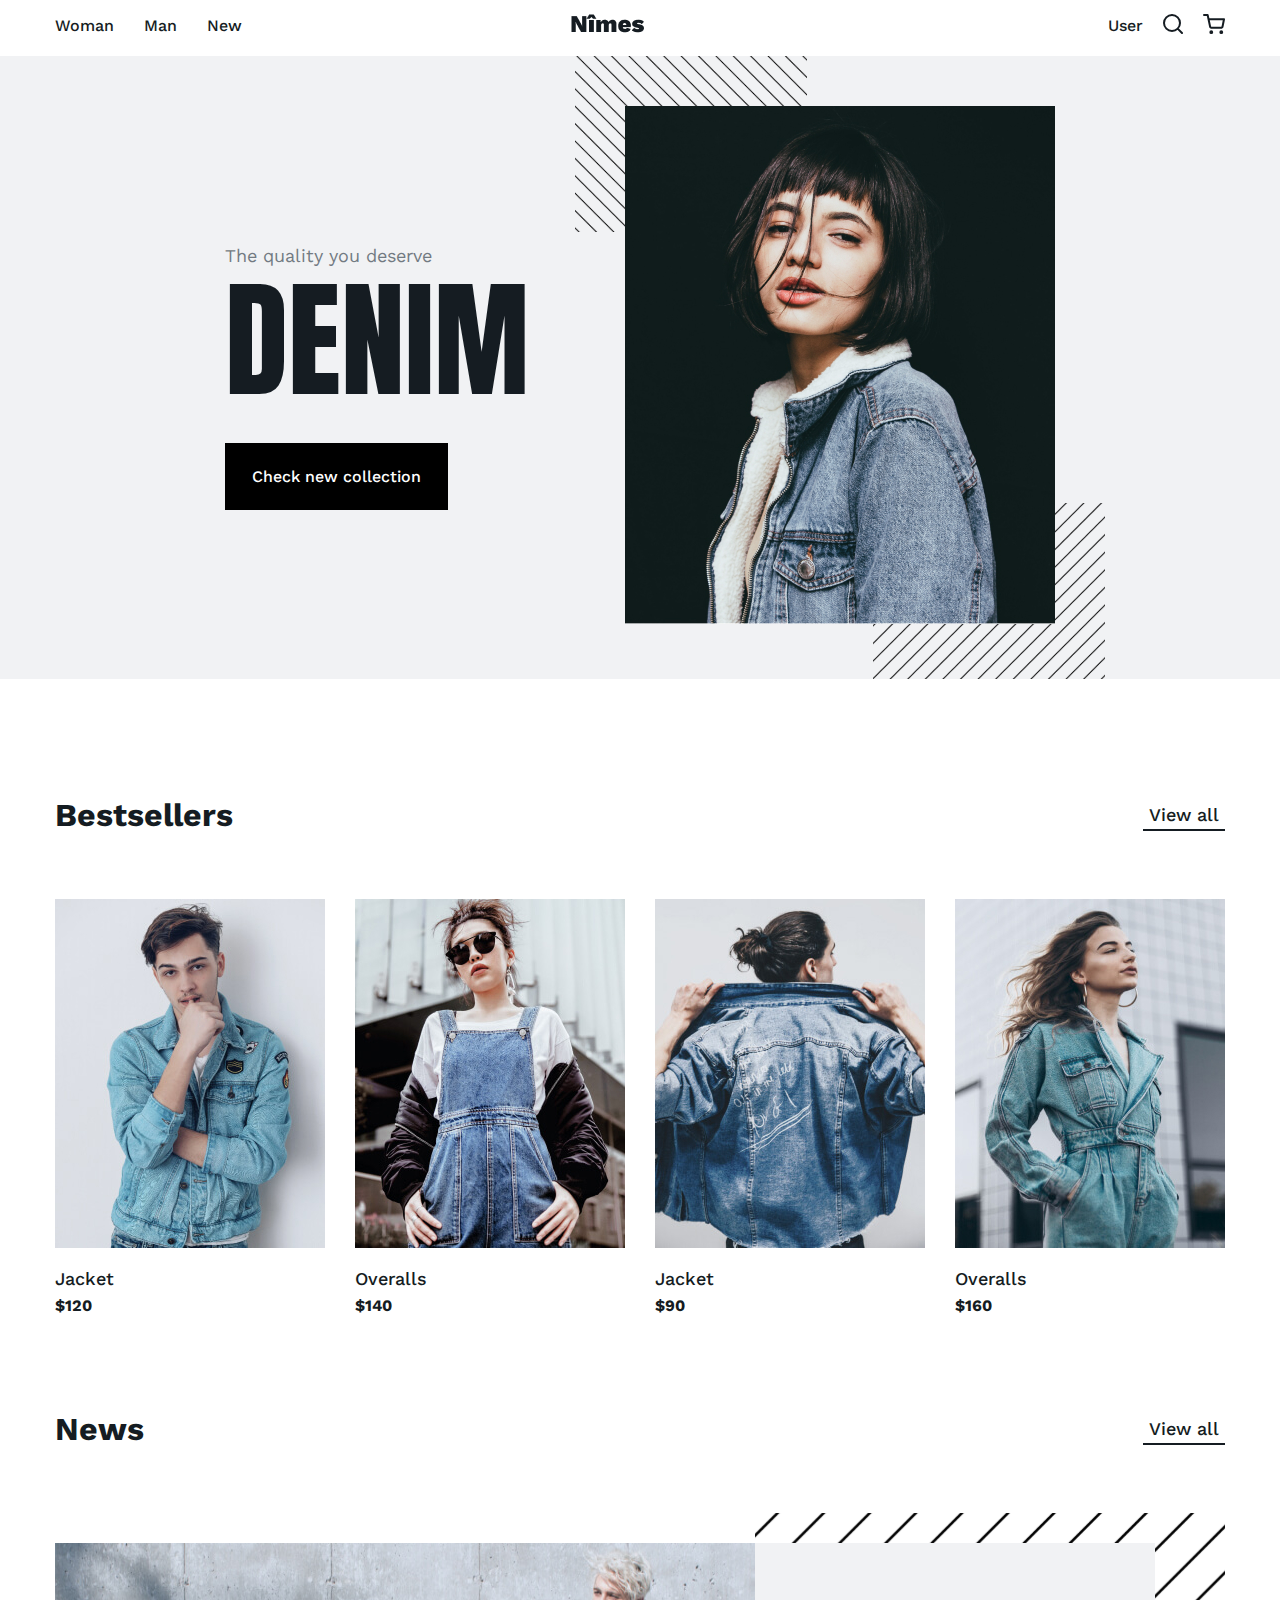
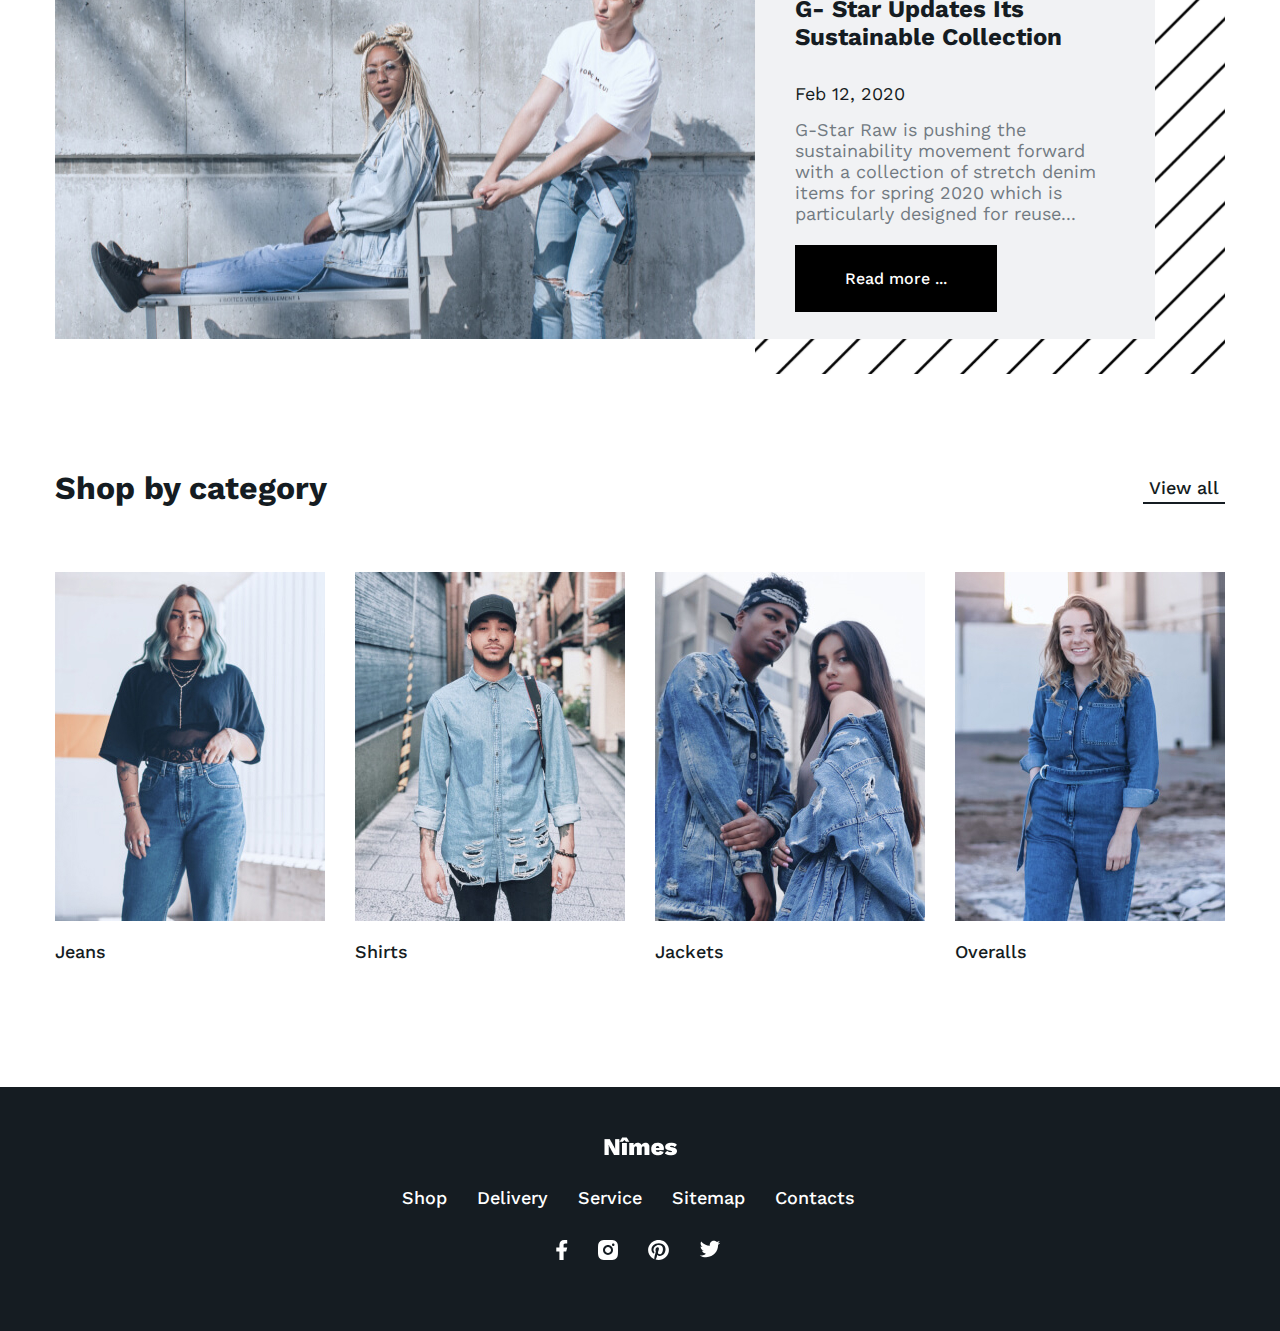
==== commit 6e0b2b00: "правки" ====
--- a/index.html
+++ b/index.html
@@ -12,6 +12,7 @@
 			href="https://fonts.googleapis.com/css2?family=Anton&family=Work+Sans:wght@100;200;300;400;500;600;700;800;900&display=swap"
 			rel="stylesheet"
 		/>
+		<link rel="shortcut icon" href="./img/favicon.ico" type="image/x-icon" />
 		<script src="./main.js" defer></script>
 	</head>
 	<body>
@@ -34,11 +35,11 @@
 					<img src="./img/logo.png" alt="Logo Mines" class="logo__img" />
 				</div>
 				<div class="user-features">
-					<a href="#" class="link user_login">User</a>
+					<a href="#" class="link user-login">User</a>
 					<a href="#"
-						><img src="./img/search.svg" alt="Search" class="search"
+						><img src="./img/search.svg" alt="Search" class="user-search"
 					/></a>
-					<a href="#"><img src="./img/cart.svg" alt="Cart" class="cart" /></a>
+					<a href="#"><img src="./img/cart.svg" alt="Cart" class="user-cart" /></a>
 				</div>
 			</div>
 		</header>
@@ -64,7 +65,7 @@
 			<div class="container">
 				<div class="section-header bestsellers__header">
 					<h2 class="section-title">Bestsellers</h2>
-					<a href="#" class="section-link link">View all</a>
+					<a href="catalog.html" class="section-link link">View all</a>
 				</div>
 				<div class="content-wrapper">
 					<a href="#" class="link">
@@ -196,7 +197,7 @@
 						<a href="#" class="footer__link link">Sitemap</a>
 					</li>
 					<li class="nav__item footer__item">
-						<a href="#" class="footer__link link">Contacts</a>
+						<a href="./contacts.html" class="footer__link link">Contacts</a>
 					</li>
 				</ul>
 				<ul class="nav social">
@@ -223,30 +224,33 @@
 				</ul>
 			</div>
 		</footer>
-		<div class="modal_fon hidden"></div>
-		<form action="form.html" class="modal hidden">
-			<button type="button" class="modal_ecs" id="ecs">X</button>
-			<input
-				type="text"
-				class="modal_login"
-				id="modal_text"
-				placeholder="Enter your login"
-			/>
-			<div class="error_log hidden">
-				<p style="margin: 0">More than 6 characters</p>
-			</div>
-			<input
-				type="text"
-				class="modal_password"
-				id="modal_text"
-				placeholder="Enter your password"
-			/>
-			<div class="error_pas hidden">
-				<p style="margin: 0">
-					Use numbers, letters and punctuations, more 6 characters
-				</p>
-			</div>
-			<button type="submit" class="modal_auth">Authorisation</button>
-		</form>
+		<div class="modal">
+			<div class="modal__fon hidden"></div>
+			<form action="#" class="modal__form hidden">
+				<button type="button" class="modal__ecs" id="ecs">X</button>
+				<input
+						type="text"
+						class="modal__login"
+						id="modal__text-1"
+						placeholder="Enter your login"
+				/>
+				<div class="modal__error-log hidden">
+					<p>More than 6 characters</p>
+				</div>
+				<input
+						type="text"
+						class="modal__password"
+						id="modal__text-2"
+						placeholder="Enter your password"
+				/>
+				<div class="modal__error-pas hidden">
+					<p>
+						Use numbers, letters and punctuations, more 6 characters
+					</p>
+				</div>
+				<button type="submit" class="modal__auth">Authorisation</button>
+			</form>
+		</div>
+
 	</body>
 </html>
--- a/css/style.css
+++ b/css/style.css
@@ -1,6 +1,5 @@
 * {
-  -webkit-box-sizing: border-box;
-          box-sizing: border-box;
+  box-sizing: border-box;
 }
 
 body {
@@ -14,17 +13,14 @@
 }
 
 .content-wrapper {
-  display: -webkit-box;
-  display: -ms-flexbox;
-  display: flex;
-  -webkit-box-pack: justify;
-      -ms-flex-pack: justify;
-          justify-content: space-between;
+  display: flex;
+  justify-content: space-between;
   padding-top: 65px;
 }
 
 .nav__item {
   list-style: none;
+  margin-right: 30px;
 }
 
 .link {
@@ -33,33 +29,23 @@
   line-height: 19px;
   color: inherit;
   text-decoration: none;
-  font-weight: 500;
-}
-
+}
 .link:hover {
   color: red;
 }
 
 .section-header {
-  display: -webkit-box;
-  display: -ms-flexbox;
-  display: flex;
-  -webkit-box-pack: justify;
-      -ms-flex-pack: justify;
-          justify-content: space-between;
-  -webkit-box-align: center;
-      -ms-flex-align: center;
-          align-items: center;
+  display: flex;
+  justify-content: space-between;
+  align-items: center;
   margin-top: 95px;
 }
-
 .section-title {
   font-weight: bold;
   font-size: 32px;
   line-height: 38px;
   margin: 0;
 }
-
 .section-link {
   font-weight: 500;
   font-size: 18px;
@@ -69,37 +55,23 @@
 }
 
 .header__container {
-  display: -webkit-box;
-  display: -ms-flexbox;
-  display: flex;
-  -webkit-box-pack: justify;
-      -ms-flex-pack: justify;
-          justify-content: space-between;
-  -webkit-box-align: center;
-      -ms-flex-align: center;
-          align-items: center;
+  display: flex;
+  justify-content: space-between;
+  align-items: center;
   margin-bottom: 5px;
 }
 
 .nav__list {
-  display: -webkit-box;
-  display: -ms-flexbox;
-  display: flex;
-  -webkit-box-pack: justify;
-      -ms-flex-pack: justify;
-          justify-content: space-between;
+  display: flex;
   padding: 0;
-  width: 196px;
-}
-
-.user__features {
-  width: 73px;
-  display: -webkit-box;
-  display: -ms-flexbox;
-  display: flex;
-  -webkit-box-pack: justify;
-      -ms-flex-pack: justify;
-          justify-content: space-between;
+  max-width: 196px;
+}
+
+.user-features {
+  min-width: 73px;
+  height: 100%;
+  display: flex;
+  align-items: center;
   margin-left: 125px;
 }
 
@@ -107,74 +79,58 @@
   background-color: #f1f2f4;
   padding: 50px 0;
 }
-
 .intro-wrapper {
   padding: 0 170px;
-  display: -webkit-box;
-  display: -ms-flexbox;
-  display: flex;
-  -webkit-box-pack: justify;
-      -ms-flex-pack: justify;
-          justify-content: space-between;
-  -webkit-box-align: center;
-      -ms-flex-align: center;
-          align-items: center;
-}
-
+  justify-content: space-between;
+  align-items: center;
+}
 .intro__description {
-  display: -webkit-box;
-  display: -ms-flexbox;
-  display: flex;
-  -webkit-box-orient: vertical;
-  -webkit-box-direction: normal;
-      -ms-flex-direction: column;
-          flex-direction: column;
-  -webkit-box-pack: center;
-      -ms-flex-pack: center;
-          justify-content: center;
-  -webkit-box-align: start;
-      -ms-flex-align: start;
-          align-items: flex-start;
-}
-
+  flex-direction: column;
+  justify-content: center;
+  align-items: flex-start;
+}
+.intro__description, .intro-wrapper {
+  display: flex;
+}
 .intro__span {
   font-family: "Anton", sans-serif;
   text-transform: uppercase;
-  font-weight: normal;
   font-size: 128px;
   margin-bottom: 30px;
   color: inherit;
 }
-
 .intro__text {
-  margin: 0;
-  margin-top: 20px;
-  font-weight: normal;
+  margin: 20px 0 0 0;
   font-size: 18px;
   line-height: 21px;
   color: #727a82;
 }
-
+.intro__text, .intro__span {
+  font-weight: normal;
+}
 .intro__image {
   position: relative;
   z-index: 10;
 }
-
 .intro__image-1 {
-  position: absolute;
   top: -50px;
   left: -50px;
   z-index: -1;
 }
-
 .intro__image-2 {
-  position: absolute;
   bottom: -50px;
   right: -50px;
   z-index: -1;
 }
-
-.intro__link {
+.intro__image-1, .intro__image-2 {
+  position: absolute;
+}
+
+.intro__link,
+.catalog__load-button,
+.news__link,
+.contact__link,
+.user__login-link {
   padding: 24px 27px;
   background-color: black;
   color: white;
@@ -183,36 +139,25 @@
 .bestsellers {
   padding-top: 7px;
 }
-
 .bestsellers__header {
   margin-top: 110px;
 }
-
 .bestsellers__card {
   width: 270px;
-  display: -webkit-box;
-  display: -ms-flexbox;
-  display: flex;
-  -ms-flex-wrap: wrap;
-      flex-wrap: wrap;
-  -webkit-box-orient: vertical;
-  -webkit-box-direction: normal;
-      -ms-flex-direction: column;
-          flex-direction: column;
-}
-
+  display: flex;
+  flex-wrap: wrap;
+  flex-direction: column;
+}
 .bestsellers__img {
   margin-bottom: 20px;
   width: 100%;
 }
-
 .bestsellers__title {
   font-weight: 500;
   font-size: 18px;
   line-height: 21px;
   margin-bottom: 7px;
 }
-
 .bestsellers__price {
   font-weight: bold;
   font-size: 16px;
@@ -220,69 +165,48 @@
 }
 
 .news__content {
-  background: url(../img/line_up.svg) no-repeat center;
+  background: url(../../../img/line_up.svg) no-repeat center;
   background-size: cover;
 }
-
 .news__card {
   margin: 30px 70px 35px 0;
   padding: 52px 47px 50px 40px;
   background-color: #f1f2f4;
 }
-
 .news__title {
   font-weight: bold;
   font-size: 24px;
   line-height: 28px;
-  margin: 0;
-  margin-bottom: 32px;
-}
-
-.news__date {
+  margin: 0 0 32px 0;
+}
+.news__description {
+  color: #727a82;
+  margin: 15px 0 45px 0;
+}
+.news__date, .news__description {
   font-weight: normal;
   font-size: 18px;
   line-height: 21px;
 }
-
-.news__description {
-  font-weight: normal;
-  font-size: 18px;
-  line-height: 21px;
-  color: #727a82;
-  margin: 0;
-  margin-top: 15px;
-  margin-bottom: 45px;
-}
-
-.news__link {
-  padding: 22px 50px;
-  font-weight: bold;
-  font-size: 16px;
-  line-height: 19px;
-  background-color: #151c22;
-  color: #ffffff;
-}
-
 .news__bg {
-  margin-bottom: 90px;
+  margin: 30px 0 35px 0;
+}
+
+.news__link,
+.catalog__load-button {
+  padding: 24px 50px;
 }
 
 .shop__wrapper {
   width: 100%;
-  display: -ms-grid;
   display: grid;
-  -ms-grid-columns: (1fr)[4];
-      grid-template-columns: repeat(4, 1fr);
-  -ms-grid-rows: min-content 50px;
-      grid-template-rows: -webkit-min-content 50px;
-      grid-template-rows: min-content 50px;
-  -webkit-column-gap: 30px;
-          column-gap: 30px;
+  grid-template-columns: repeat(4, 1fr);
+  grid-template-rows: min-content 50px;
+  column-gap: 30px;
   row-gap: 20px;
   padding-top: 65px;
   margin-bottom: 96px;
 }
-
 .shop__img {
   width: 100%;
 }
@@ -296,35 +220,21 @@
 .footer {
   background-color: #151c22;
 }
-
 .footer__container {
   width: 476px;
-  display: -webkit-box;
-  display: -ms-flexbox;
-  display: flex;
-  -webkit-box-align: center;
-      -ms-flex-align: center;
-          align-items: center;
-  -webkit-box-orient: vertical;
-  -webkit-box-direction: normal;
-      -ms-flex-direction: column;
-          flex-direction: column;
+  display: flex;
+  align-items: center;
+  flex-direction: column;
   color: #ffffff;
   padding: 50px 0;
 }
-
 .footer__list {
   width: 100%;
-  display: -webkit-box;
-  display: -ms-flexbox;
-  display: flex;
-  -webkit-box-pack: justify;
-      -ms-flex-pack: justify;
-          justify-content: space-between;
+  display: flex;
+  justify-content: space-between;
   padding: 0;
   margin: 27px 0;
 }
-
 .footer__link {
   font-weight: 500;
   font-size: 18px;
@@ -333,41 +243,28 @@
 
 .social {
   width: 168px;
-  display: -webkit-box;
-  display: -ms-flexbox;
-  display: flex;
-  -webkit-box-pack: justify;
-      -ms-flex-pack: justify;
-          justify-content: space-between;
+  display: flex;
+  justify-content: space-between;
   padding: 0;
   margin-top: 5px;
 }
 
-.modal {
+.modal__form {
   background-color: #ffffff;
   width: 500px;
   height: 300px;
   position: fixed;
-  display: -webkit-box;
-  display: -ms-flexbox;
-  display: flex;
-  -webkit-box-orient: vertical;
-  -webkit-box-direction: normal;
-      -ms-flex-direction: column;
-          flex-direction: column;
-  -webkit-box-align: center;
-      -ms-flex-align: center;
-          align-items: center;
+  display: flex;
+  flex-direction: column;
+  align-items: center;
   top: 50px;
   left: 50%;
-  -webkit-transform: translateX(-50%);
-          transform: translateX(-50%);
+  transform: translateX(-50%);
   z-index: 20;
   padding: 20px;
   border-radius: 30px;
 }
-
-.modal_fon {
+.modal__fon {
   width: 100%;
   height: 100%;
   background-color: #4b4b4b;
@@ -377,8 +274,7 @@
   position: fixed;
   z-index: 19;
 }
-
-.modal_login, .modal_password {
+.modal__login, .modal__password {
   width: 270px;
   height: 35px;
   border-radius: 25px;
@@ -386,8 +282,7 @@
   margin-bottom: 5px;
   outline: none;
 }
-
-.modal_auth {
+.modal__auth {
   height: 40px;
   width: 145px;
   background-color: #184172;
@@ -396,16 +291,7 @@
   border: 2px white;
   margin-top: 20px;
 }
-
-.hidden {
-  visibility: hidden;
-}
-
-.invalid {
-  border: 2px solid red;
-}
-
-.error_pas, .error_log {
+.modal__error-pas, .modal__error-log {
   background-color: #fff;
   color: red;
   font-size: 12px;
@@ -415,265 +301,340 @@
   margin-bottom: 10px;
 }
 
+.hidden {
+  visibility: hidden;
+}
+
+.invalid {
+  border: 2px solid red;
+}
+
 #ecs {
-  -ms-flex-item-align: end;
-      align-self: flex-end;
+  align-self: flex-end;
   margin: 0 0 30px 0;
   background-color: #184172;
   border-radius: 25px;
   color: white;
 }
 
-#modal_text {
+#modal__text-1, #modal__text-2 {
   padding-left: 20px;
 }
 
-@media (max-width: 1200px) and (min-width: 992px) {
-  .container {
-    max-width: 900px;
-  }
-  .intro-wrapper {
-    padding: 0 80px;
-  }
-  .bestsellers__card {
-    max-width: 210px;
-  }
-  .news__bg {
-    width: 60%;
-    height: -webkit-fit-content;
-    height: -moz-fit-content;
-    height: fit-content;
-  }
-  .news__content {
-    width: 50%;
-  }
-  .news__card {
-    margin: 0;
-    padding: 30px 47px 50px 40px;
-  }
-}
-
-@media (max-width: 991px) and (min-width: 768px) {
-  .container {
-    width: 90%;
-  }
-  .section-header {
-    margin-top: 60px;
-  }
-  .intro {
-    padding: 25px 0;
-  }
-  .intro-wrapper {
-    padding: 0;
-  }
-  .intro__img {
-    width: 350px;
-  }
-  .intro__image-1 {
-    top: -25px;
-    left: -25px;
-  }
-  .intro__image-2 {
-    bottom: -25px;
-    right: -25px;
-  }
-  .content-wrapper {
-    -ms-flex-wrap: wrap;
-        flex-wrap: wrap;
-  }
-  .bestsellers__card {
-    width: 350px;
-    margin-bottom: 20px;
-  }
-  .bestsellers__header {
-    margin-top: 90px;
-  }
-  .news__bg {
-    margin-bottom: 0;
-    width: 100%;
-  }
-  .news__card {
-    margin: 0;
-  }
-  .shop__wrapper {
-    -ms-grid-columns: (1fr)[2];
-        grid-template-columns: repeat(2, 1fr);
-    -ms-grid-rows: min-content;
-        grid-template-rows: -webkit-min-content;
-        grid-template-rows: min-content;
-  }
-  .shop__wrapper__img {
-    width: 100%;
-  }
-  .jackets-bg {
-    -ms-grid-row: 3;
-    grid-row: 3;
-  }
-  .jackets-title {
-    -ms-grid-row: 4;
-    grid-row: 4;
-  }
-  .overalls-bg {
-    -ms-grid-row: 3;
-    grid-row: 3;
-  }
-  .overalls-title {
-    -ms-grid-row: 4;
-    grid-row: 4;
-  }
-  .category-title {
-    margin-bottom: 30px;
-    display: block;
-  }
-}
-
-@media (max-width: 767px) {
-  .container {
-    width: 95%;
-  }
-  .section-header {
-    margin-top: 60px;
-  }
-  .intro {
-    padding: 25px 0;
-  }
-  .intro-wrapper {
-    padding: 0;
-  }
-  .intro__image {
-    display: none;
-  }
-  .content-wrapper {
-    -ms-flex-wrap: wrap;
-        flex-wrap: wrap;
-  }
-  .bestsellers__card {
-    width: 350px;
-    margin-bottom: 20px;
-  }
-  .bestsellers__header {
-    margin-top: 90px;
-  }
-  .news__bg {
-    margin-bottom: 0;
-    width: 100%;
-  }
-  .news__card {
-    margin: 0;
-  }
-  .shop__wrapper {
-    -ms-grid-columns: (1fr)[2];
-        grid-template-columns: repeat(2, 1fr);
-    -ms-grid-rows: min-content;
-        grid-template-rows: -webkit-min-content;
-        grid-template-rows: min-content;
-  }
-  .shop__wrapper__img {
-    width: 100%;
-  }
-  .jackets-bg {
-    -ms-grid-row: 3;
-    grid-row: 3;
-  }
-  .jackets-title {
-    -ms-grid-row: 4;
-    grid-row: 4;
-  }
-  .overalls-bg {
-    -ms-grid-row: 3;
-    grid-row: 3;
-  }
-  .overalls-title {
-    -ms-grid-row: 4;
-    grid-row: 4;
-  }
-  .category-title {
-    margin-bottom: 30px;
-    display: block;
-  }
-}
-
-@media (max-width: 480px) {
-  .container {
-    width: 95%;
-  }
-  .section-header {
-    margin-top: 60px;
-  }
-  .intro {
-    padding: 25px 0;
-  }
-  .intro-wrapper {
-    padding: 0;
-  }
-  .intro__img {
-    display: none;
-  }
-  .intro__image-1, .intro__image-2 {
-    display: none;
-  }
-  .content-wrapper {
-    -ms-flex-wrap: wrap;
-        flex-wrap: wrap;
-    -webkit-box-pack: center;
-        -ms-flex-pack: center;
-            justify-content: center;
-    padding-top: 40px;
-  }
-  .bestsellers__card {
-    width: 350px;
-    margin-bottom: 20px;
-  }
-  .bestsellers__header {
-    margin-top: 40px;
-  }
-  .news__bg {
-    display: none;
-  }
-  .news__card {
-    margin: 0;
-  }
-  .shop__wrapper {
-    -ms-grid-columns: 1fr;
-        grid-template-columns: 1fr;
-    -ms-grid-rows: min-content;
-        grid-template-rows: -webkit-min-content;
-        grid-template-rows: min-content;
-  }
-  .shop__wrapper__img {
-    width: 100%;
-  }
-  .jeans-title {
-    -ms-grid-row: 2;
-    grid-row: 2px;
-  }
-  .shirts-bg {
-    -ms-grid-row: 3;
-    grid-row: 3;
-  }
-  .shirts-title {
-    -ms-grid-row: 4;
-    grid-row: 4;
-  }
-  .jackets-bg {
-    -ms-grid-row: 5;
-    grid-row: 5;
-  }
-  .jackets-title {
-    -ms-grid-row: 6;
-    grid-row: 6;
-  }
-  .overalls-bg {
-    -ms-grid-row: 7;
-    grid-row: 7;
-  }
-  .overalls-title {
-    -ms-grid-row: 8;
-    grid-row: 8;
-  }
-  .category-title {
-    margin-bottom: 30px;
-    display: block;
-  }
-}
-/*# sourceMappingURL=style.css.map */+.catalog {
+  display: flex;
+  flex-direction: column;
+  justify-content: center;
+  align-items: center;
+}
+.catalog__filter {
+  height: 130px;
+  width: 1170px;
+  display: flex;
+  flex-direction: row;
+  justify-content: flex-end;
+  align-items: center;
+}
+.catalog__filter-by {
+  height: 50px;
+  width: 245px;
+  border: 2px solid black;
+  font-size: large;
+  font-weight: 500;
+  text-align: start;
+  padding-top: 14px;
+  padding-left: 16px;
+}
+.catalog__grid {
+  max-width: 1400px;
+  margin: auto;
+  display: grid;
+  grid-template-columns: repeat(4, 1fr);
+  grid-gap: 64px;
+}
+.catalog__grid__item {
+  display: flex;
+  flex-direction: column;
+  max-width: 245px;
+}
+.catalog__grid__item-name {
+  font-size: 18px;
+  margin-top: 22px;
+}
+.catalog__grid__item-price {
+  margin-top: 10px;
+  font-weight: bold;
+}
+.catalog__load {
+  height: 330px;
+  display: flex;
+  flex-direction: column;
+  justify-content: flex-start;
+  align-items: center;
+}
+.catalog__load-1 {
+  margin-top: 70px;
+}
+.catalog__link {
+  text-decoration: none;
+  color: black;
+}
+
+#catalog {
+  margin: 0 auto;
+}
+
+#header__catalog {
+  padding-bottom: 5px;
+}
+
+.intro__entry {
+  width: 315px;
+  margin-left: -50px;
+  padding-left: 7px;
+}
+.intro__entry__part {
+  margin-top: 28px;
+}
+.intro__entry__part-1, .intro__entry__part-2, .intro__entry__part-3 {
+  text-decoration: none;
+  color: #727981;
+  font-size: 17.5px;
+}
+.intro__entry__catalog {
+  display: flex;
+  flex-direction: row;
+  justify-content: center;
+  align-items: center;
+}
+.intro__categories__logo {
+  box-sizing: border-box;
+  display: flex;
+  flex-direction: row;
+  align-items: center;
+  z-index: 10;
+  margin-left: 55px;
+}
+.intro__categories__logo-1 {
+  align-self: flex-end;
+  margin-right: -200px;
+  z-index: -1;
+}
+.intro__categories__logo-3 {
+  align-self: flex-start;
+  margin-left: -200px;
+  z-index: -1;
+}
+.intro__catalog {
+  background-color: #f1f2f4;
+}
+.intro__catalog-h3 {
+  font-weight: bold;
+  font-size: 30px;
+}
+
+#catalog {
+  padding: 0;
+}
+
+.contact {
+  padding-bottom: 120px;
+}
+.contact__block {
+  background-color: #f1f2f4;
+  padding-bottom: 85px;
+}
+.contact__section {
+  display: flex;
+  justify-content: center;
+  align-items: center;
+  min-width: 1140px;
+  margin: 0 auto;
+  padding-top: 57px;
+}
+.contact__input {
+  margin: 28px 22px 0 20px;
+}
+
+.contact__link,
+.user__login-link {
+  padding: 24px 70px;
+}
+
+fieldset {
+  display: flex;
+  flex-direction: column;
+  justify-content: center;
+  align-items: center;
+  width: 568px;
+  min-height: 776px;
+  border: 3px solid black;
+}
+
+#fieldset {
+  padding: 57px 45px 0 45px;
+}
+
+#message {
+  margin-left: 20px;
+}
+
+#send {
+  justify-self: center;
+}
+
+.user {
+  width: 1370px;
+  margin: 0 auto;
+  display: grid;
+  grid-template-columns: repeat(2, 1fr);
+  grid-column-gap: 27px;
+  grid-row-gap: 90px;
+  padding-top: 62px;
+  padding-bottom: 118px;
+}
+.user__grid-1 {
+  grid-row-start: 1;
+  grid-row-end: 2;
+  grid-column-start: 1;
+  grid-column-end: 2;
+  display: flex;
+  justify-content: center;
+  padding-left: 61px;
+}
+.user__grid-2 {
+  grid-row-start: 1;
+  grid-row-end: 4;
+  grid-column-start: 2;
+  grid-column-end: 3;
+  min-width: 670px;
+}
+.user__grid-2-profile {
+  display: flex;
+  flex-direction: column;
+  align-items: flex-start;
+  width: 100%;
+  height: 100%;
+  background-color: #f1f2f4;
+  font-size: 18px;
+  font-weight: 500;
+  box-sizing: border-box;
+  padding: 63px 100px 68px 69px;
+}
+.user__grid-3 {
+  grid-row-start: 2;
+  grid-row-end: 4;
+  grid-column-start: 1;
+  grid-column-end: 2;
+  display: flex;
+  justify-content: flex-start;
+}
+.user__page__history {
+  background-color: #f1f2f4;
+  width: 84%;
+  min-height: 600px;
+  padding-top: 28px;
+  padding-left: 34px;
+  margin-right: -35px;
+}
+.user__page__data {
+  color: #737a82;
+  font-weight: 400;
+  font-size: 18px;
+}
+.user__page__name {
+  font-weight: 600;
+  font-size: 18px;
+}
+.user__page__count {
+  padding-left: 23px;
+  font-size: 18px;
+}
+.user__page__price {
+  font-weight: bold;
+  font-size: 16.5px;
+  padding-left: 5px;
+}
+.user__p {
+  font-size: 18px;
+  font-weight: 500;
+  margin-left: 36px;
+}
+.user__gender {
+  display: flex;
+  flex-direction: row;
+  align-items: center;
+  margin: 16px 0 58px 0;
+}
+.user-search, .user-cart, .user-login {
+  margin-left: 20px;
+}
+.user__login-link {
+  align-self: flex-end;
+  padding: 24px 80px;
+}
+
+input,
+select {
+  height: 50px;
+  width: 78%;
+}
+
+input,
+select,
+#profile__self,
+#contact__input-1,
+#contact__input-2,
+#contact__input-3 {
+  border: 3px solid #757070;
+  border-radius: 6px;
+  padding-left: 15px;
+}
+
+#user__male, #user__female {
+  margin: 0 10px 0 47px;
+  width: 4%;
+}
+
+table {
+  text-align: left;
+  margin-top: -22px;
+  border-spacing: 33px 31px;
+}
+
+.yourself {
+  margin: 69px 0 45px 0;
+}
+
+.form,
+.user__city,
+.user__country {
+  margin-top: 19px;
+  min-width: 500px;
+  display: flex;
+  justify-content: space-between;
+  align-items: center;
+}
+
+.form:first-child {
+  margin: 0;
+}
+
+#your__profile,
+#your__profile-2 {
+  font-size: 33px;
+  margin: 0 0 53px 0;
+}
+
+#your__profile-2 {
+  margin: 0;
+}
+
+#profile__self {
+  min-width: 500px;
+  min-height: 200px;
+  margin-top: 11px;
+  background-color: #f1f2f4;
+}
+
+/*# sourceMappingURL=style.css.map */
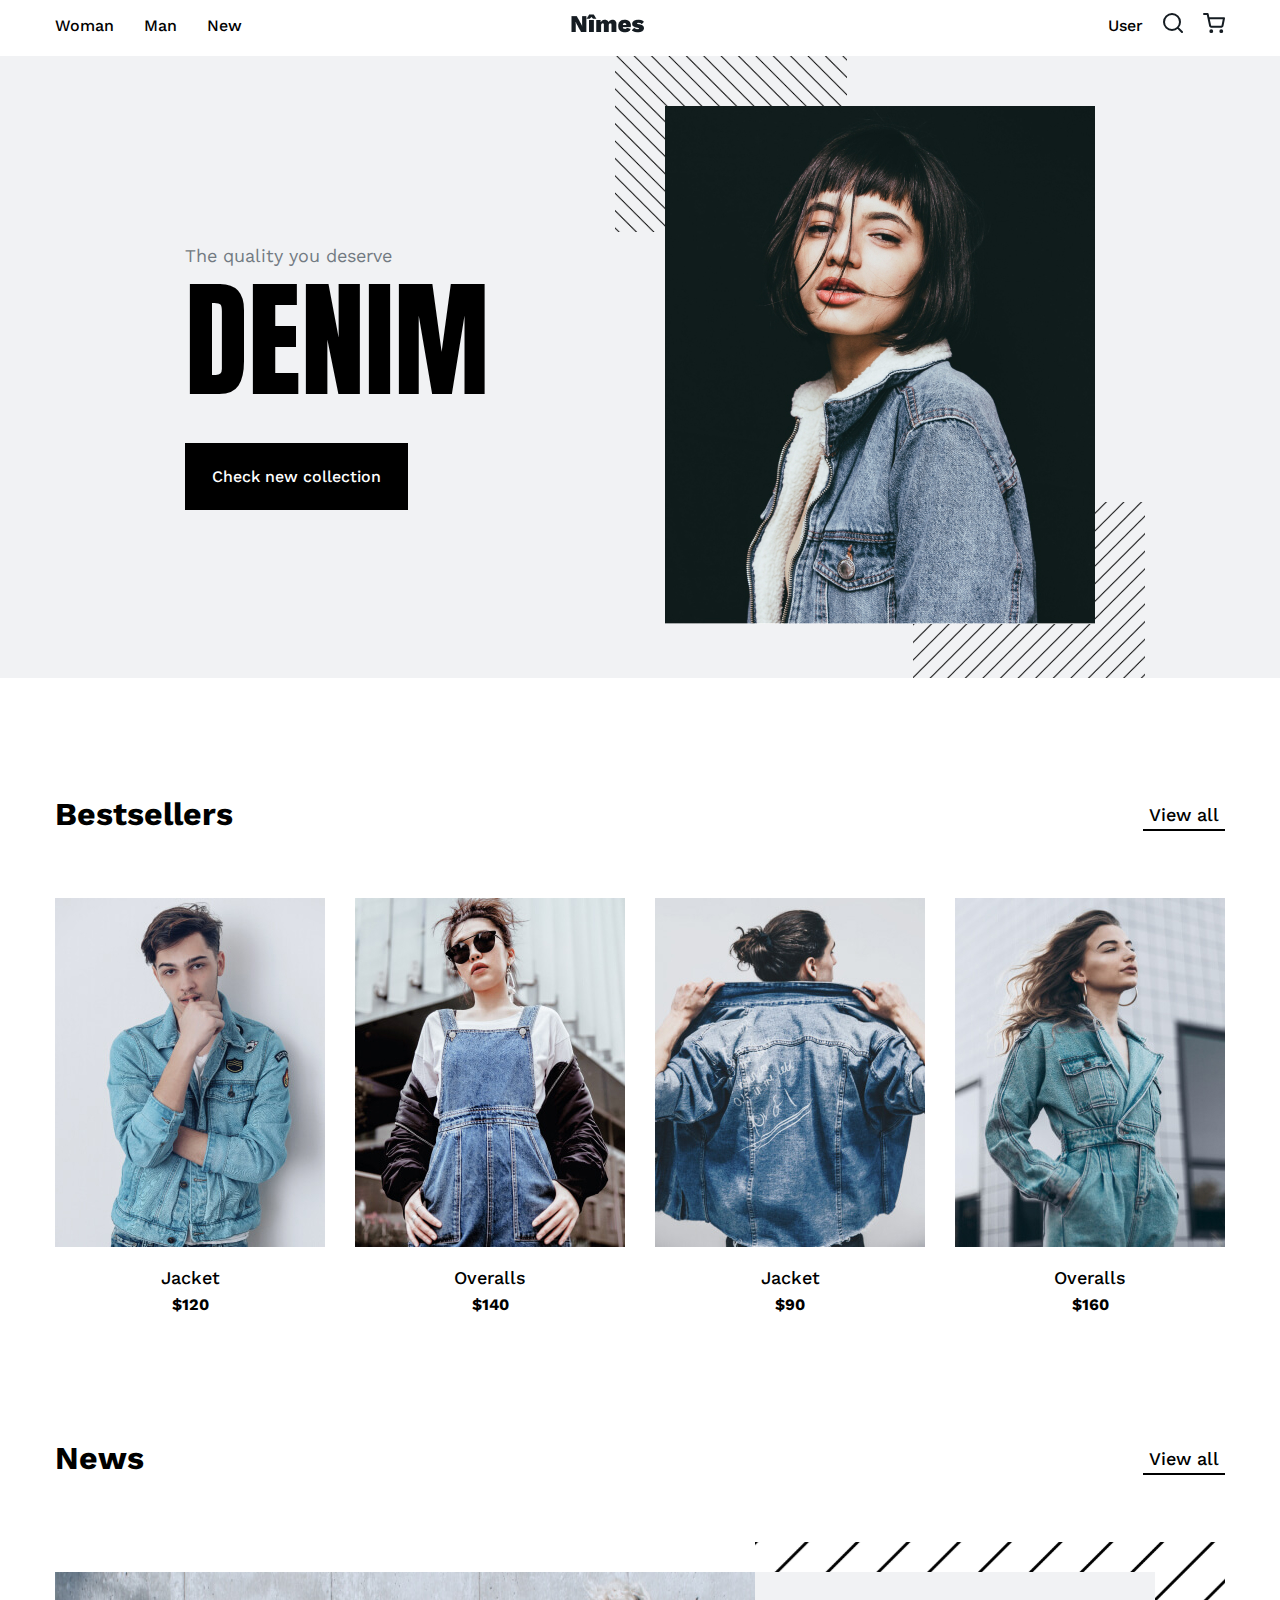
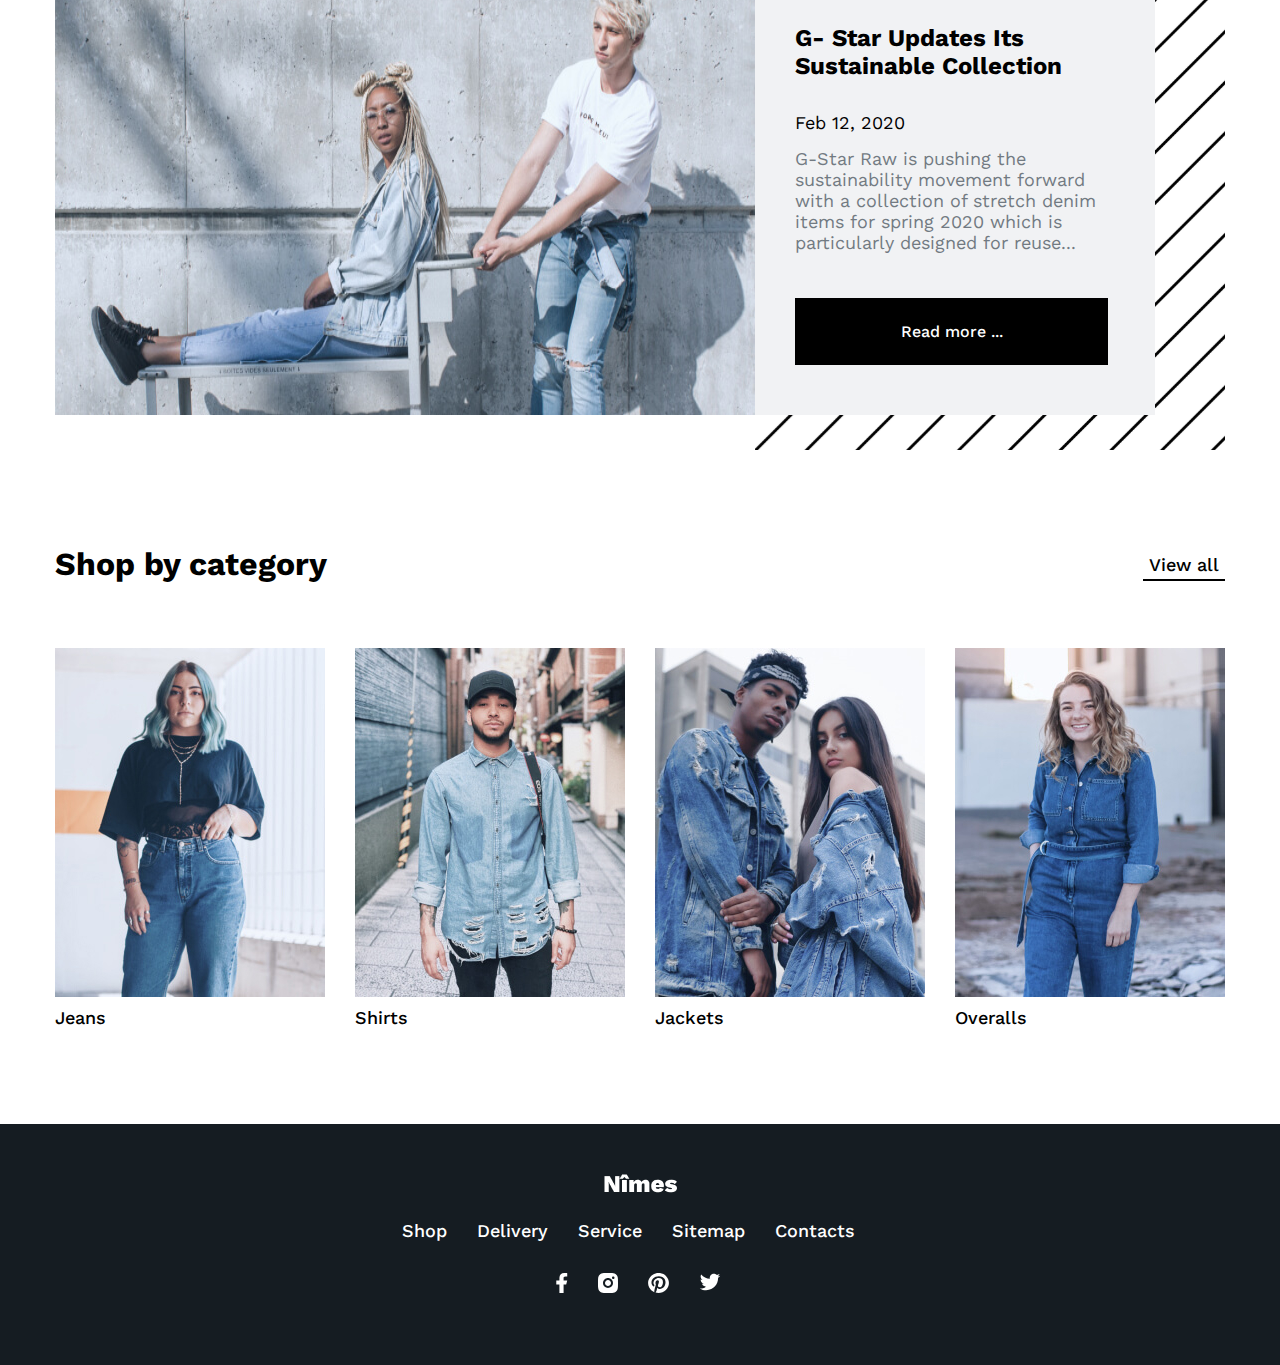
==== commit 6501bfd0: "adaptation + mobile version" ====
--- a/index.html
+++ b/index.html
@@ -67,7 +67,7 @@
 					<h2 class="section-title">Bestsellers</h2>
 					<a href="catalog.html" class="section-link link">View all</a>
 				</div>
-				<div class="content-wrapper">
+				<div class="content-wrapper-1">
 					<a href="#" class="link">
 						<div class="bestsellers__card">
 							<img
@@ -117,7 +117,7 @@
 					<h2 class="section-title">News</h2>
 					<a href="#" class="section-link link">View all</a>
 				</div>
-				<div class="content-wrapper">
+				<div class="content-wrapper-2">
 					<img src="./img/news.jpg" alt="News " class="news__bg" />
 					<div class="news__content">
 						<div class="news__card">
@@ -143,36 +143,37 @@
 					<a href="#" class="section-link link">View all</a>
 				</div>
 				<div class="shop__wrapper">
-					<img
-						src="./img/category_jeans.jpg"
-						alt="Jeans"
-						class="shop__img jeans-bg"
-					/>
-					<img
-						src="./img/category_shirts.jpg"
-						alt="Shirts"
-						class="shop__img shirts-bg"
-					/>
-					<img
-						src="./img/category_jackets.jpg"
-						alt="Jackets"
-						class="shop__img jackets-bg"
-					/>
-					<img
-						src="./img/category_overalls.jpg"
-						alt="Overalls"
-						class="shop__img overalls-bg"
-					/>
-					<a href="#" class="link">
+
+					<a href="#" class="shop__link link">
+						<img
+								src="./img/category_jeans.jpg"
+								alt="Jeans"
+								class="shop__img"
+						/>
 						<span class="category-title jeans-title">Jeans</span>
 					</a>
-					<a href="#" class="link">
+					<a href="#" class="shop__link link">
+						<img
+								src="./img/category_shirts.jpg"
+								alt="Shirts"
+								class="shop__img"
+						/>
 						<span class="category-title shirts-title">Shirts</span>
 					</a>
-					<a href="#" class="link">
+					<a href="#" class="shop__link link">
+						<img
+								src="./img/category_jackets.jpg"
+								alt="Jackets"
+								class="shop__img"
+						/>
 						<span class="category-title jackets-title">Jackets</span>
 					</a>
-					<a href="#" class="link">
+					<a href="#" class="shop__link link">
+						<img
+								src="./img/category_overalls.jpg"
+								alt="Overalls"
+								class="shop__img"
+						/>
 						<span class="category-title overalls-title">Overalls</span>
 					</a>
 				</div>
@@ -228,6 +229,7 @@
 			<div class="modal__fon hidden"></div>
 			<form action="#" class="modal__form hidden">
 				<button type="button" class="modal__ecs" id="ecs">X</button>
+				<label for="modal__text-1"></label>
 				<input
 						type="text"
 						class="modal__login"
@@ -237,6 +239,7 @@
 				<div class="modal__error-log hidden">
 					<p>More than 6 characters</p>
 				</div>
+				<label for="modal__text-2"></label>
 				<input
 						type="text"
 						class="modal__password"
--- a/css/style.css
+++ b/css/style.css
@@ -4,15 +4,16 @@
 
 body {
   font-family: "Work Sans", sans-serif;
-  color: #151c22;
+  margin: 0 auto;
 }
 
 .container {
-  width: 1170px;
+  max-width: 1170px;
   margin: 0 auto;
 }
 
-.content-wrapper {
+.content-wrapper-1,
+.content-wrapper-2 {
   display: flex;
   justify-content: space-between;
   padding-top: 65px;
@@ -29,6 +30,8 @@
   line-height: 19px;
   color: inherit;
   text-decoration: none;
+  display: flex;
+  justify-content: center;
 }
 .link:hover {
   color: red;
@@ -50,7 +53,7 @@
   font-weight: 500;
   font-size: 18px;
   line-height: 21px;
-  border-bottom: 2px solid #151c22;
+  border-bottom: 2px solid;
   padding: 6px 6px 4px;
 }
 
@@ -80,14 +83,14 @@
   padding: 50px 0;
 }
 .intro-wrapper {
-  padding: 0 170px;
-  justify-content: space-between;
+  justify-content: center;
   align-items: center;
 }
 .intro__description {
   flex-direction: column;
   justify-content: center;
   align-items: flex-start;
+  margin-right: 15%;
 }
 .intro__description, .intro-wrapper {
   display: flex;
@@ -115,15 +118,18 @@
 .intro__image-1 {
   top: -50px;
   left: -50px;
-  z-index: -1;
 }
 .intro__image-2 {
   bottom: -50px;
   right: -50px;
-  z-index: -1;
 }
 .intro__image-1, .intro__image-2 {
   position: absolute;
+}
+
+.intro__image-1,
+.intro__image-2 {
+  z-index: -1;
 }
 
 .intro__link,
@@ -143,10 +149,11 @@
   margin-top: 110px;
 }
 .bestsellers__card {
-  width: 270px;
-  display: flex;
-  flex-wrap: wrap;
-  flex-direction: column;
+  max-width: 270px;
+  display: flex;
+  flex-direction: column;
+  align-items: center;
+  margin-bottom: 30px;
 }
 .bestsellers__img {
   margin-bottom: 20px;
@@ -169,6 +176,9 @@
   background-size: cover;
 }
 .news__card {
+  display: flex;
+  flex-direction: column;
+  align-content: center;
   margin: 30px 70px 35px 0;
   padding: 52px 47px 50px 40px;
   background-color: #f1f2f4;
@@ -199,16 +209,18 @@
 
 .shop__wrapper {
   width: 100%;
-  display: grid;
-  grid-template-columns: repeat(4, 1fr);
-  grid-template-rows: min-content 50px;
-  column-gap: 30px;
-  row-gap: 20px;
+  display: flex;
+  justify-content: space-between;
   padding-top: 65px;
   margin-bottom: 96px;
 }
 .shop__img {
   width: 100%;
+  margin-bottom: 10px;
+}
+.shop__link {
+  display: flex;
+  flex-direction: column;
 }
 
 .category-title {
@@ -221,7 +233,7 @@
   background-color: #151c22;
 }
 .footer__container {
-  width: 476px;
+  max-width: 476px;
   display: flex;
   align-items: center;
   flex-direction: column;
@@ -322,18 +334,17 @@
 }
 
 .catalog {
-  display: flex;
-  flex-direction: column;
-  justify-content: center;
+  max-width: 1170px;
+  margin: 0 auto;
+  display: flex;
+  flex-direction: column;
   align-items: center;
 }
 .catalog__filter {
   height: 130px;
-  width: 1170px;
-  display: flex;
-  flex-direction: row;
-  justify-content: flex-end;
-  align-items: center;
+  display: flex;
+  align-items: center;
+  align-self: flex-end;
 }
 .catalog__filter-by {
   height: 50px;
@@ -342,8 +353,7 @@
   font-size: large;
   font-weight: 500;
   text-align: start;
-  padding-top: 14px;
-  padding-left: 16px;
+  padding: 14px 0 0 16px;
 }
 .catalog__grid {
   max-width: 1400px;
@@ -637,4 +647,132 @@
   background-color: #f1f2f4;
 }
 
+@media screen and (max-width: 1200px) {
+  .header__container {
+    padding: 0 30px;
+  }
+
+  .intro__img {
+    width: 80%;
+  }
+  .intro__image-1, .intro__image-2 {
+    width: 50%;
+  }
+  .intro__image-2 {
+    right: 0;
+  }
+
+  .content-wrapper-1,
+.shop__wrapper {
+    display: grid;
+    grid-template-columns: repeat(2, 50%);
+  }
+
+  .shop__img {
+    width: 50%;
+    margin: 0 auto;
+  }
+  .shop__link {
+    margin-bottom: 30px;
+  }
+
+  .category-title {
+    margin: 0 auto;
+    padding-top: 5px;
+  }
+
+  .bestsellers__header,
+.section-header {
+    padding: 0 30px;
+  }
+
+  .news__bg {
+    display: none;
+  }
+  .news__link {
+    width: 30%;
+    align-self: flex-end;
+  }
+}
+@media screen and (max-width: 768px) {
+  .intro-wrapper {
+    flex-direction: column;
+  }
+
+  .intro__description {
+    margin: 0 auto;
+    padding-bottom: 90px;
+  }
+
+  .header__container {
+    display: grid;
+    justify-content: center;
+  }
+
+  .intro__img {
+    padding-left: 60px;
+  }
+
+  .logo {
+    grid-row-start: 1;
+    grid-row-end: 2;
+    grid-column-start: 1;
+    grid-column-end: 3;
+    display: flex;
+    justify-content: center;
+    padding: 15px 0 10px 0;
+  }
+
+  .nav,
+.user-features {
+    grid-row-start: 2;
+  }
+
+  .user-features {
+    margin: 0;
+  }
+
+  .shop__wrapper {
+    grid-template-columns: repeat(2, 50%);
+  }
+
+  .bestsellers__img {
+    width: 70%;
+  }
+}
+@media screen and (max-width: 500px) {
+  .intro__span {
+    font-size: 100px;
+  }
+  .intro__image {
+    display: none;
+  }
+
+  .bestsellers__card {
+    width: 80%;
+  }
+
+  .nav__item {
+    margin-right: 10px;
+  }
+
+  .footer__list {
+    display: grid;
+    grid-template-columns: repeat(2, 1fr);
+  }
+}
+@media screen and (max-width: 400px) {
+  .user-login {
+    margin-left: 0;
+  }
+}
+@media screen and (max-width: 600px) {
+  .modal__form {
+    width: 90%;
+  }
+  .modal__login, .modal__password {
+    width: 95%;
+  }
+}
+
 /*# sourceMappingURL=style.css.map */
